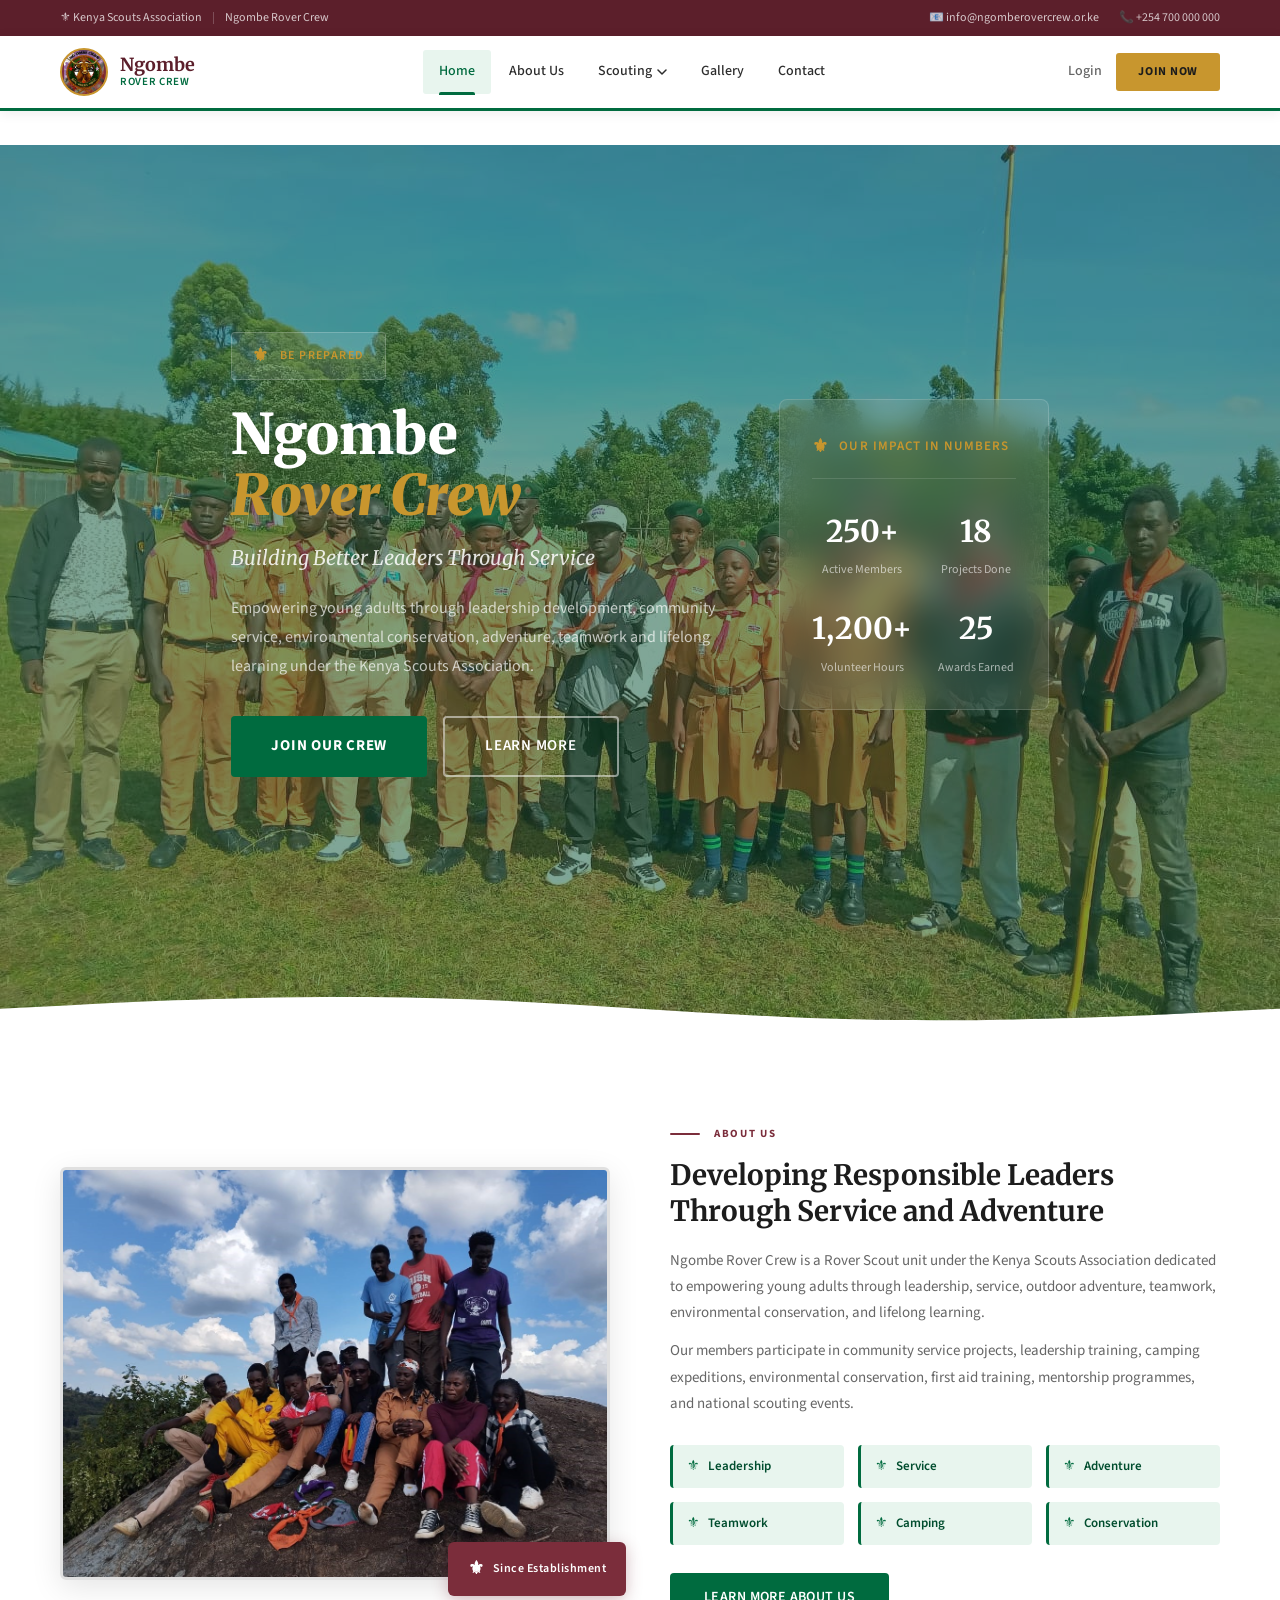
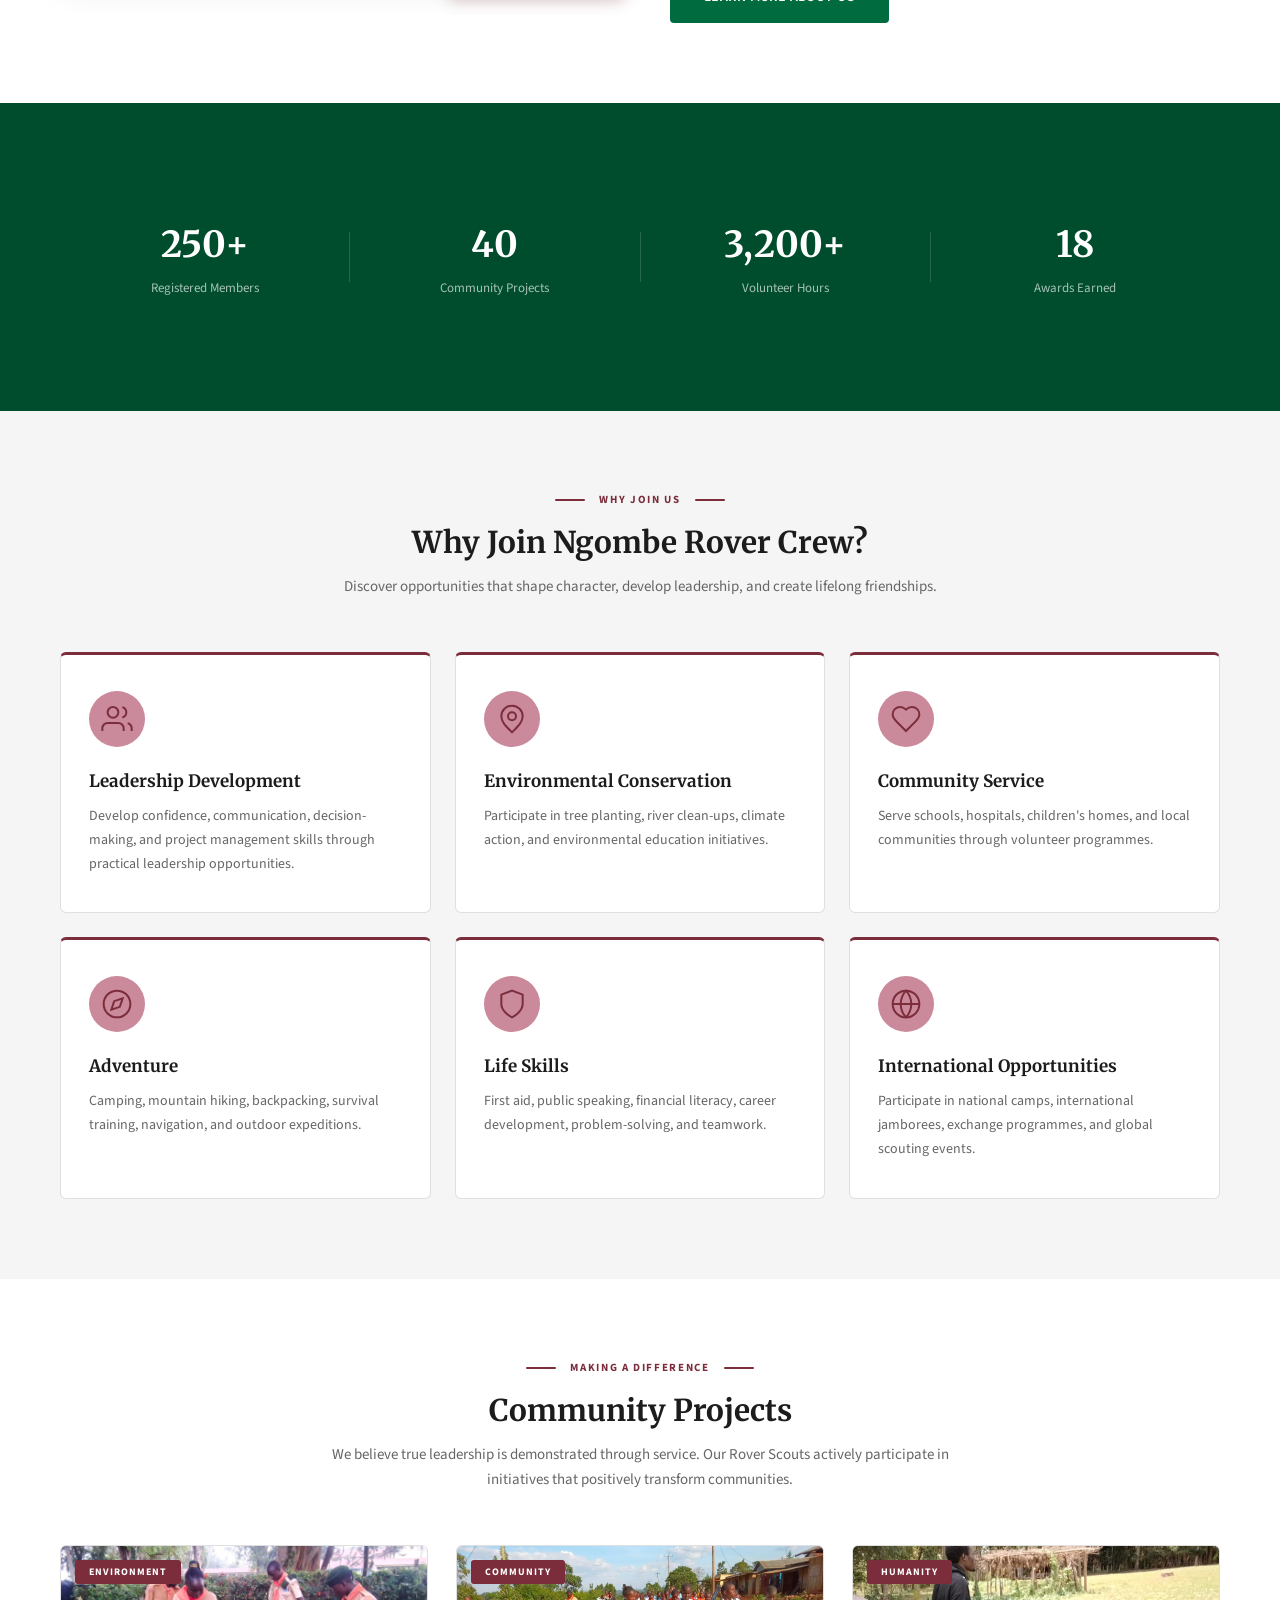
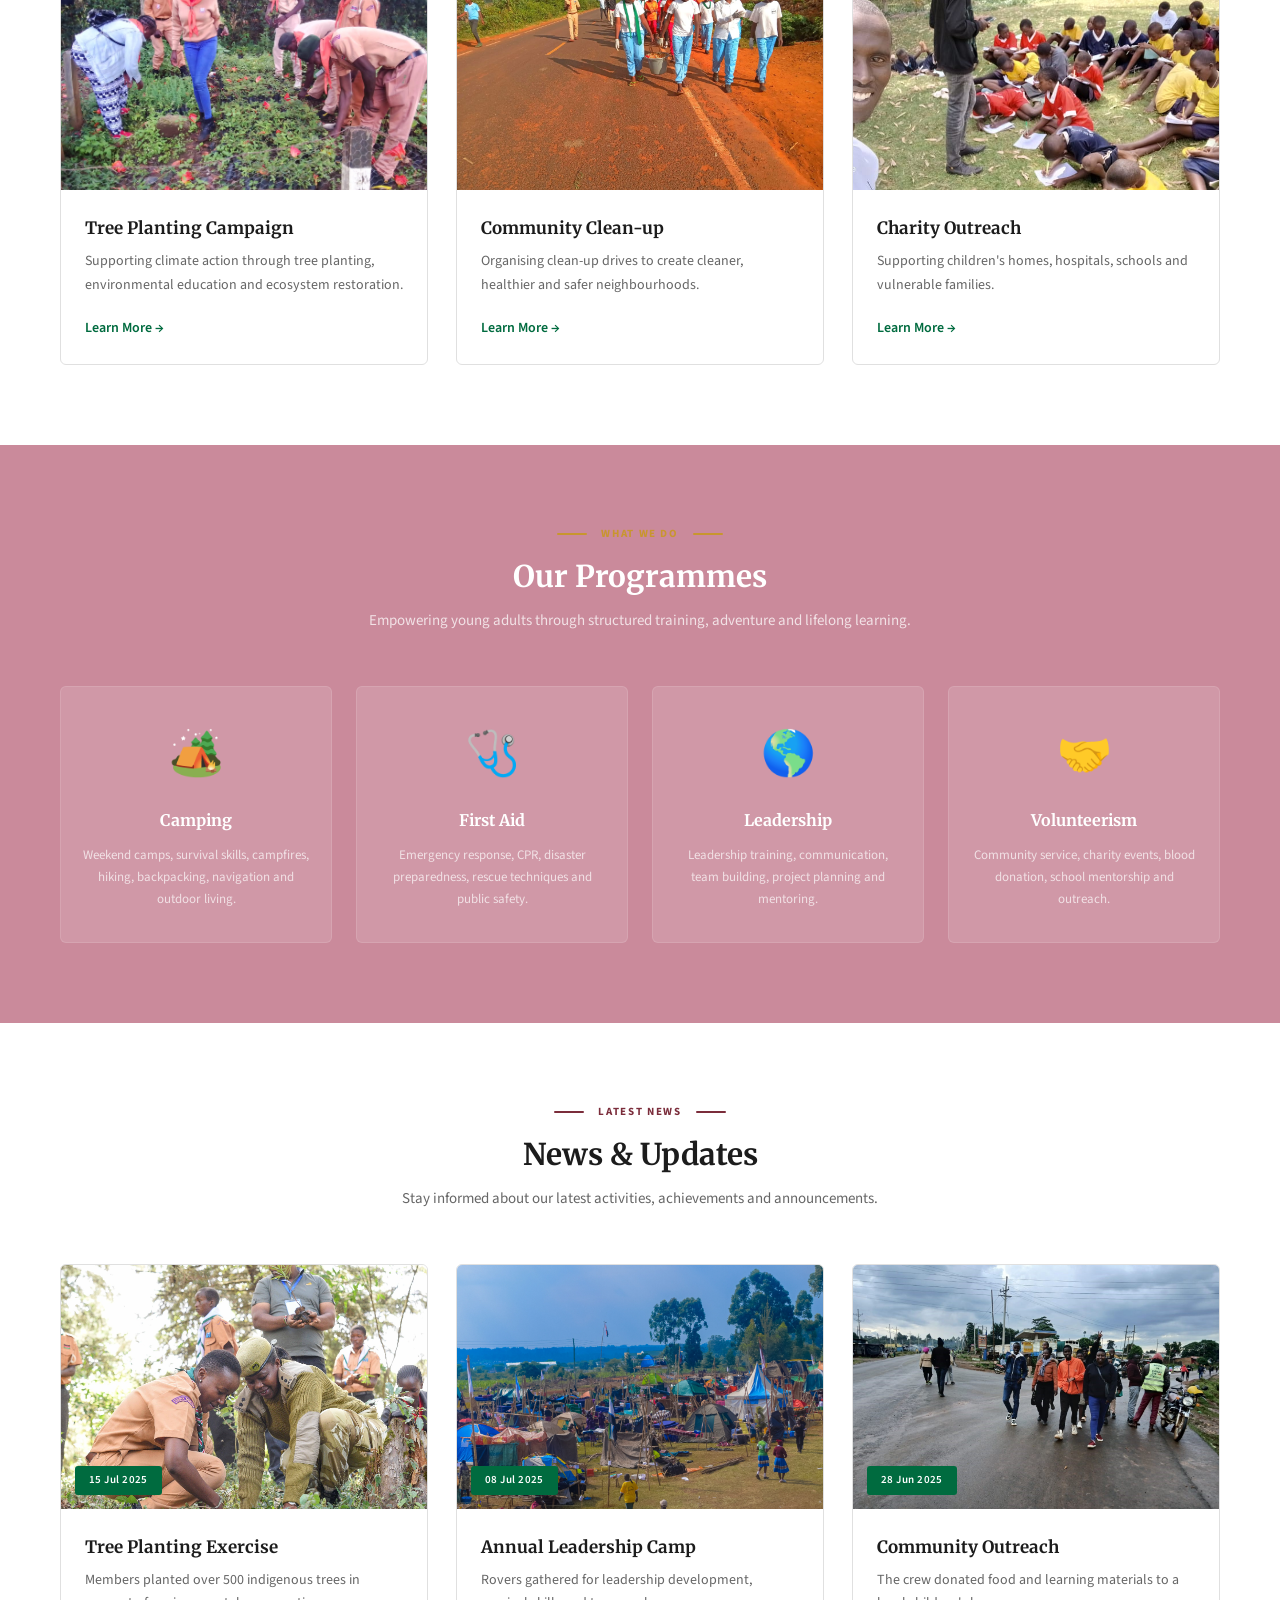
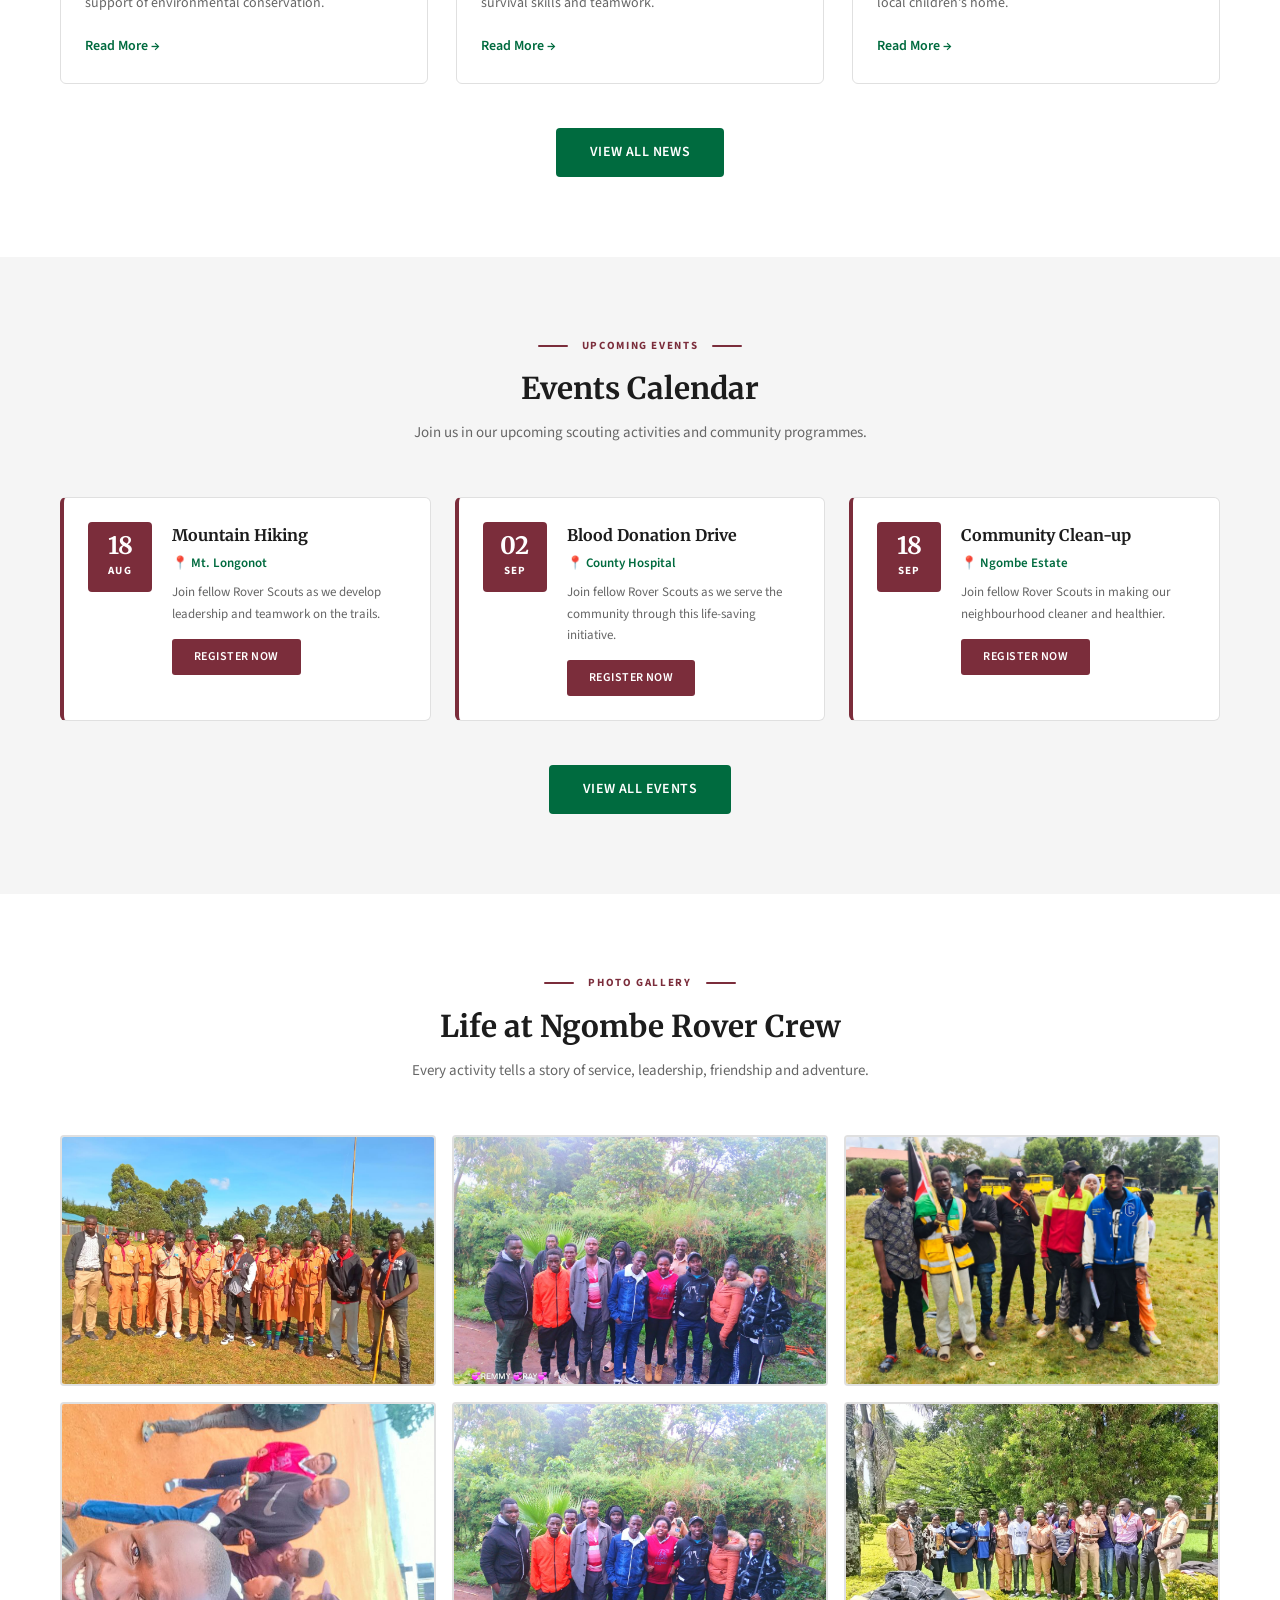
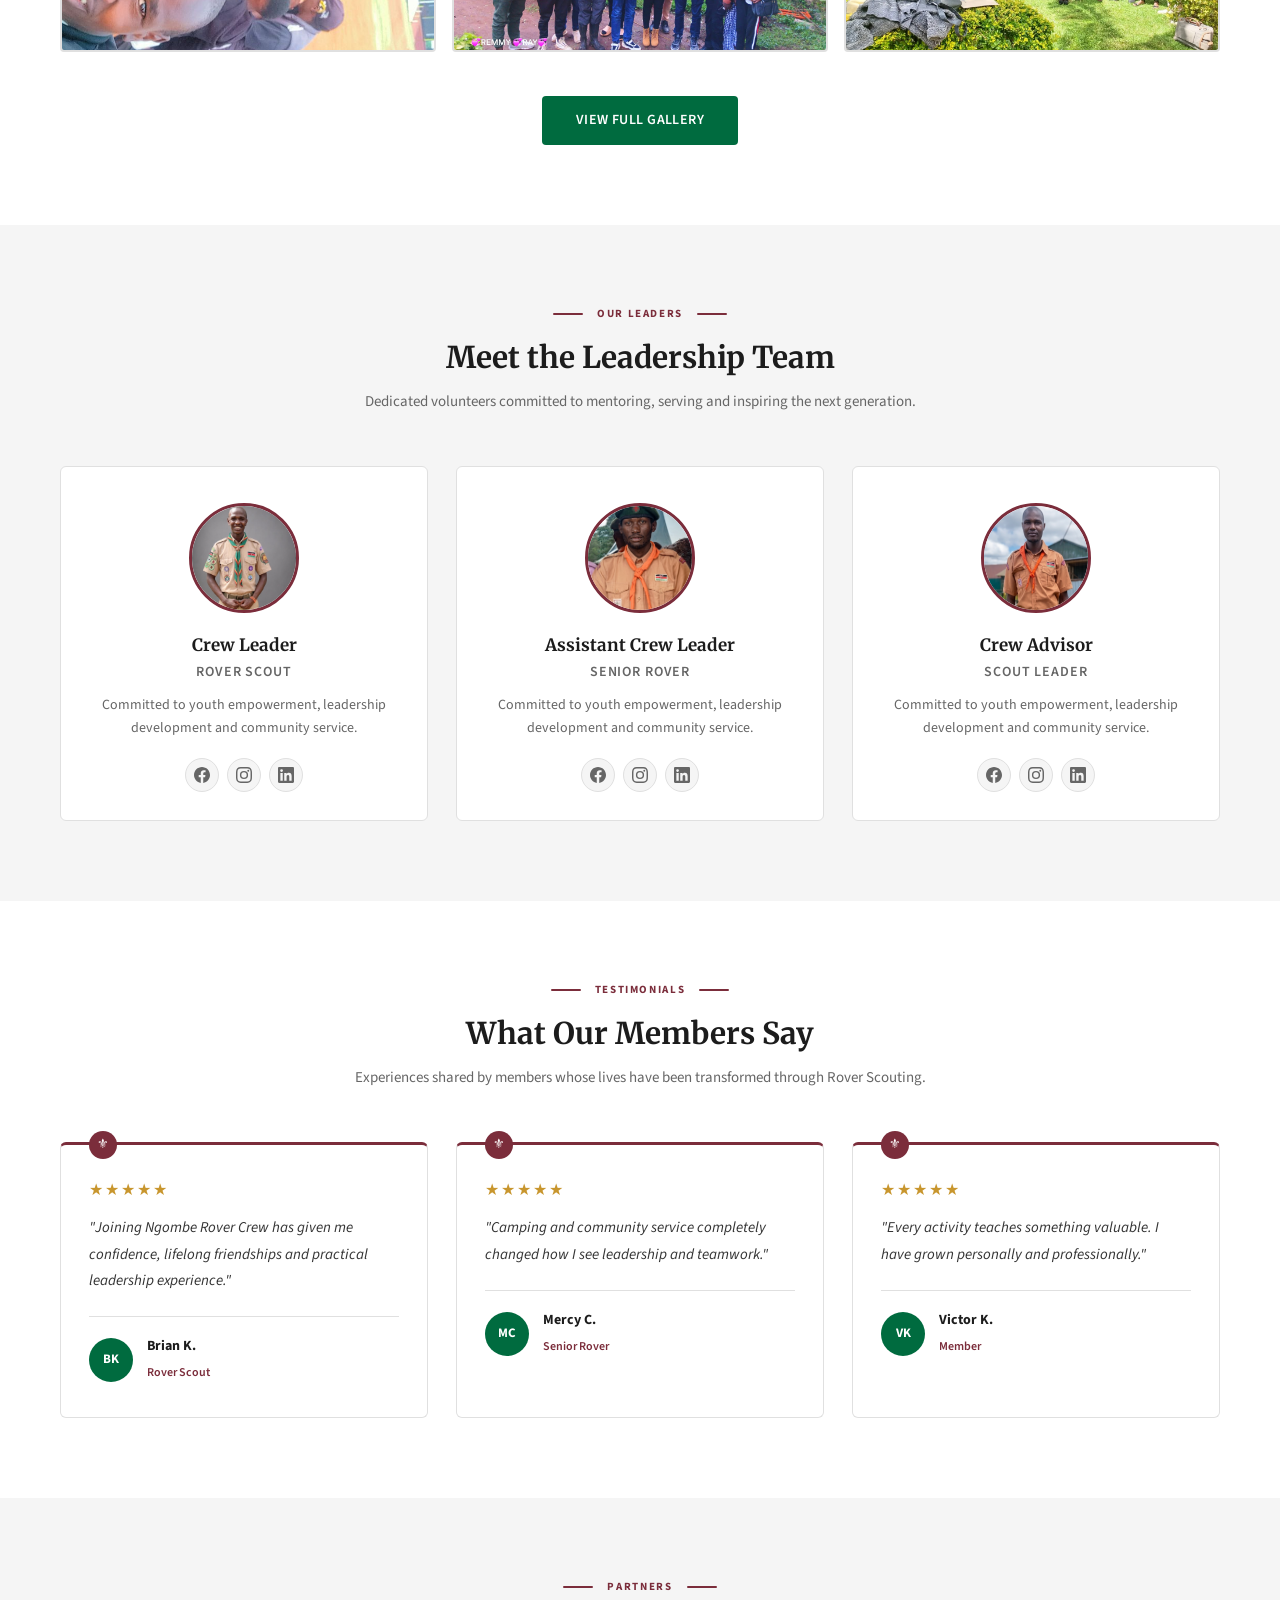
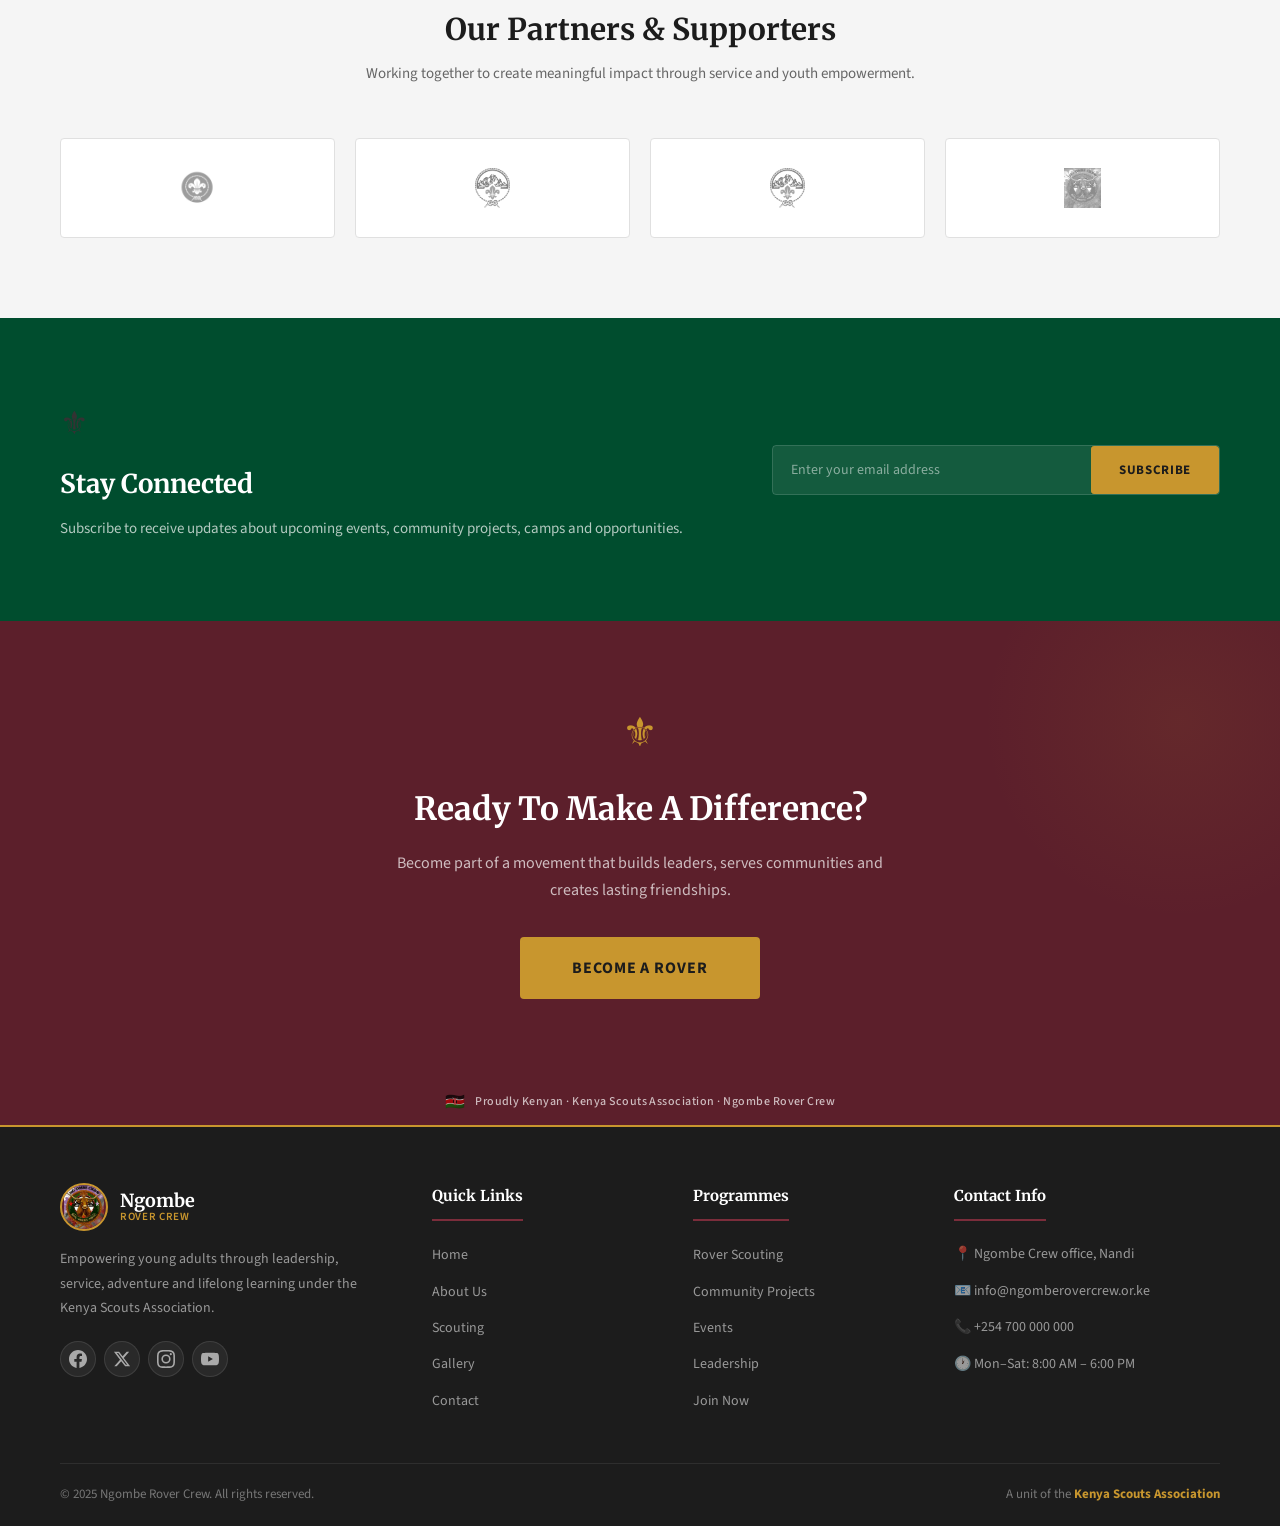
==== index.html @ fab3bfd3 "Initial commit" ====
<!DOCTYPE html>
<html lang="en">
<head>
    <meta charset="UTF-8">
    <meta name="viewport" content="width=device-width, initial-scale=1.0">
    <title>Ngombe Rover Crew — Kenya Scouts Association</title>
    <link rel="stylesheet" href="style.css">
    <link rel="preconnect" href="https://fonts.googleapis.com">
    <link href="https://fonts.googleapis.com/css2?family=Merriweather:wght@400;700;900&family=Source+Sans+3:wght@300;400;500;600;700&display=swap" rel="stylesheet">
</head>
<body>

    <!-- ============ TOP BAR ============ -->
    <div class="top-bar">
        <div class="container top-bar-inner">
            <div class="top-bar-left">
                <span>⚜ Kenya Scouts Association</span>
                <span class="top-divider">|</span>
                <span>Ngombe Rover Crew</span>
            </div>
            <div class="top-bar-right">
                <a href="mailto:info@ngomberovercrew.or.ke">📧 info@ngomberovercrew.or.ke</a>
                <a href="tel:+254700000000">📞 +254 700 000 000</a>
            </div>
        </div>
    </div>

    <!-- ============ NAVIGATION ============ -->
    <input type="checkbox" id="menuToggle" class="menu-toggle-input" aria-hidden="true">
    <nav class="navbar">
        <div class="container nav-container">
            <a class="nav-brand" href="#home">
                <div class="scout-crest">
                 <img src="image/logo.png" alt="Ngombe Rover Crew Logo">
        </div>

                <div class="logo-text">
                   <strong>Ngombe</strong>
                    <small>Rover Crew</small>
                  </div>
            </a>
            <label for="menuToggle" class="menu-toggle" aria-label="Toggle menu">
                <span></span><span></span><span></span>
            </label>
            <ul class="nav-menu">
                <li><a href="#home" class="nav-link active">Home</a></li>
                <li><a href="#about" class="nav-link">About Us</a></li>
                <li class="dropdown">
                    <a href="#scouting" class="nav-link dropdown-toggle">
                        Scouting
                        <svg width="10" height="6" viewBox="0 0 10 6" fill="none"><path d="M1 1L5 5L9 1" stroke="currentColor" stroke-width="1.5" stroke-linecap="round" stroke-linejoin="round"/></svg>
                    </a>
                    <ul class="dropdown-menu">
                        <li><a href="#scouting">Rover Scouting</a></li>
                        <li><a href="#projects">Community Projects</a></li>
                        <li><a href="#events">Events</a></li>
                        <li><a href="#leaders">Leadership</a></li>
                    </ul>
                </li>
                <li><a href="#gallery" class="nav-link">Gallery</a></li>
                <li><a href="#contact" class="nav-link">Contact</a></li>
            </ul>
            <div class="nav-actions">
                <a href="#login" class="nav-link-text">Login</a>
                <a href="#join" class="btn-join-nav">Join Now</a>
            </div>
        </div>
    </nav>

    <!-- ============ HERO ============ -->
    <section class="hero" id="home">
        <div class="hero-bg"></div>
        <div class="hero-overlay"></div>
        <div class="container hero-container">
            <div class="hero-content">
                <div class="hero-crest-badge">
                    <span>⚜</span>
                    <span>Be Prepared</span>
                </div>
                <h1 class="hero-title">
                    Ngombe<br>
                    <span class="hero-title-accent">Rover Crew</span>
                </h1>
                <p class="hero-subtitle">Building Better Leaders Through Service</p>
                <p class="hero-description">
                    Empowering young adults through leadership development, community service,
                    environmental conservation, adventure, teamwork and lifelong learning
                    under the Kenya Scouts Association.
                </p>
                <div class="hero-buttons">
                    <a href="#join" class="btn-hero-primary">Join Our Crew</a>
                    <a href="#about" class="btn-hero-secondary">Learn More</a>
                </div>
            </div>
            <div class="hero-impact-card">
                <div class="impact-card-header">
                    <span class="impact-crest">⚜</span>
                    <span>Our Impact in Numbers</span>
                </div>
                <div class="impact-grid">
                    <div class="impact-item">
                        <span class="impact-number">250+</span>
                        <span class="impact-label">Active Members</span>
                    </div>
                    <div class="impact-item">
                        <span class="impact-number">18</span>
                        <span class="impact-label">Projects Done</span>
                    </div>
                    <div class="impact-item">
                        <span class="impact-number">1,200+</span>
                        <span class="impact-label">Volunteer Hours</span>
                    </div>
                    <div class="impact-item">
                        <span class="impact-number">25</span>
                        <span class="impact-label">Awards Earned</span>
                    </div>
                </div>
            </div>
        </div>
        <div class="hero-wave">
            <svg xmlns="http://www.w3.org/2000/svg" viewBox="0 0 1440 120" preserveAspectRatio="none">
                <path fill="#ffffff" d="M0,64L80,58.7C160,53,320,43,480,48C640,53,800,75,960,80C1120,85,1280,75,1360,69.3L1440,64L1440,120L1360,120C1280,120,1120,120,960,120C800,120,640,120,480,120C320,120,160,120,80,120L0,120Z"/>
            </svg>
        </div>
    </section>

    <!-- ============ ABOUT ============ -->
    <section class="section bg-white" id="about">
        <div class="container">
            <div class="about-grid">
                <div class="about-image-wrap">
                    <img src="image/hero.jpg" alt="Ngombe Rover Crew Activities" class="about-image">
                    <div class="about-image-badge">
                        <span class="badge-crest">⚜</span>
                        <span>Since Establishment</span>
                    </div>
                </div>
                <div class="about-content">
                    <div class="section-label">
                        <span class="label-line"></span>
                        <span>ABOUT US</span>
                    </div>
                    <h2>Developing Responsible Leaders Through Service and Adventure</h2>
                    <p class="text-muted">
                        Ngombe Rover Crew is a Rover Scout unit under the Kenya Scouts Association
                        dedicated to empowering young adults through leadership, service, outdoor
                        adventure, teamwork, environmental conservation, and lifelong learning.
                    </p>
                    <p class="text-muted">
                        Our members participate in community service projects, leadership training,
                        camping expeditions, environmental conservation, first aid training,
                        mentorship programmes, and national scouting events.
                    </p>
                    <div class="about-values">
                        <div class="value-item">
                            <div class="value-icon">⚜</div>
                            <span>Leadership</span>
                        </div>
                        <div class="value-item">
                            <div class="value-icon">⚜</div>
                            <span>Service</span>
                        </div>
                        <div class="value-item">
                            <div class="value-icon">⚜</div>
                            <span>Adventure</span>
                        </div>
                        <div class="value-item">
                            <div class="value-icon">⚜</div>
                            <span>Teamwork</span>
                        </div>
                        <div class="value-item">
                            <div class="value-icon">⚜</div>
                            <span>Camping</span>
                        </div>
                        <div class="value-item">
                            <div class="value-icon">⚜</div>
                            <span>Conservation</span>
                        </div>
                    </div>
                    <a href="#about" class="btn-primary">Learn More About Us</a>
                </div>
            </div>
        </div>
    </section>

    <!-- ============ STATISTICS ============ -->
    <section class="section bg-dark-green">
        <div class="container">
            <div class="stats-banner">
                <div class="stats-banner-item">
                    <span class="stats-banner-number">250+</span>
                    <span class="stats-banner-label">Registered Members</span>
                </div>
                <div class="stats-banner-divider"></div>
                <div class="stats-banner-item">
                    <span class="stats-banner-number">40</span>
                    <span class="stats-banner-label">Community Projects</span>
                </div>
                <div class="stats-banner-divider"></div>
                <div class="stats-banner-item">
                    <span class="stats-banner-number">3,200+</span>
                    <span class="stats-banner-label">Volunteer Hours</span>
                </div>
                <div class="stats-banner-divider"></div>
                <div class="stats-banner-item">
                    <span class="stats-banner-number">18</span>
                    <span class="stats-banner-label">Awards Earned</span>
                </div>
            </div>
        </div>
    </section>

    <!-- ============ WHY JOIN US ============ -->
    <section class="section bg-light" id="scouting">
        <div class="container">
            <div class="section-heading">
                <div class="section-label center">
                    <span class="label-line"></span>
                    <span>WHY JOIN US</span>
                    <span class="label-line"></span>
                </div>
                <h2>Why Join Ngombe Rover Crew?</h2>
                <p>Discover opportunities that shape character, develop leadership, and create lifelong friendships.</p>
            </div>
            <div class="features-grid">
                <div class="feature-card">
                    <div class="feature-card-icon">
                        <svg width="32" height="32" viewBox="0 0 24 24" fill="none" stroke="currentColor" stroke-width="1.5"><path d="M17 21v-2a4 4 0 0 0-4-4H5a4 4 0 0 0-4 4v2"/><circle cx="9" cy="7" r="4"/><path d="M23 21v-2a4 4 0 0 0-3-3.87"/><path d="M16 3.13a4 4 0 0 1 0 7.75"/></svg>
                    </div>
                    <h4>Leadership Development</h4>
                    <p>Develop confidence, communication, decision-making, and project management skills through practical leadership opportunities.</p>
                </div>
                <div class="feature-card">
                    <div class="feature-card-icon">
                        <svg width="32" height="32" viewBox="0 0 24 24" fill="none" stroke="currentColor" stroke-width="1.5"><path d="M12 22c4-4 8-7.5 8-12a8 8 0 1 0-16 0c0 4.5 4 8 8 12z"/><circle cx="12" cy="10" r="3"/></svg>
                    </div>
                    <h4>Environmental Conservation</h4>
                    <p>Participate in tree planting, river clean-ups, climate action, and environmental education initiatives.</p>
                </div>
                <div class="feature-card">
                    <div class="feature-card-icon">
                        <svg width="32" height="32" viewBox="0 0 24 24" fill="none" stroke="currentColor" stroke-width="1.5"><path d="M19 14c1.49-1.46 3-3.21 3-5.5A5.5 5.5 0 0 0 16.5 3c-1.76 0-3 .5-4.5 2-1.5-1.5-2.74-2-4.5-2A5.5 5.5 0 0 0 2 8.5c0 2.3 1.5 4.05 3 5.5l7 7Z"/></svg>
                    </div>
                    <h4>Community Service</h4>
                    <p>Serve schools, hospitals, children's homes, and local communities through volunteer programmes.</p>
                </div>
                <div class="feature-card">
                    <div class="feature-card-icon">
                        <svg width="32" height="32" viewBox="0 0 24 24" fill="none" stroke="currentColor" stroke-width="1.5"><circle cx="12" cy="12" r="10"/><polygon points="16.24 7.76 14.12 14.12 7.76 16.24 9.88 9.88 16.24 7.76"/></svg>
                    </div>
                    <h4>Adventure</h4>
                    <p>Camping, mountain hiking, backpacking, survival training, navigation, and outdoor expeditions.</p>
                </div>
                <div class="feature-card">
                    <div class="feature-card-icon">
                        <svg width="32" height="32" viewBox="0 0 24 24" fill="none" stroke="currentColor" stroke-width="1.5"><path d="M12 22s8-4 8-10V5l-8-3-8 3v7c0 6 8 10 8 10z"/></svg>
                    </div>
                    <h4>Life Skills</h4>
                    <p>First aid, public speaking, financial literacy, career development, problem-solving, and teamwork.</p>
                </div>
                <div class="feature-card">
                    <div class="feature-card-icon">
                        <svg width="32" height="32" viewBox="0 0 24 24" fill="none" stroke="currentColor" stroke-width="1.5"><circle cx="12" cy="12" r="10"/><line x1="2" y1="12" x2="22" y2="12"/><path d="M12 2a15.3 15.3 0 0 1 4 10 15.3 15.3 0 0 1-4 10 15.3 15.3 0 0 1-4-10 15.3 15.3 0 0 1 4-10z"/></svg>
                    </div>
                    <h4>International Opportunities</h4>
                    <p>Participate in national camps, international jamborees, exchange programmes, and global scouting events.</p>
                </div>
            </div>
        </div>
    </section>

    <!-- ============ COMMUNITY PROJECTS ============ -->
    <section class="section bg-white" id="projects">
        <div class="container">
            <div class="section-heading">
                <div class="section-label center">
                    <span class="label-line"></span>
                    <span>MAKING A DIFFERENCE</span>
                    <span class="label-line"></span>
                </div>
                <h2>Community Projects</h2>
                <p>We believe true leadership is demonstrated through service. Our Rover Scouts actively participate in initiatives that positively transform communities.</p>
            </div>
            <div class="projects-grid">
                <div class="project-card">
                    <div class="project-image-wrap">
                        <img src="image/tree-planting.jpg" alt="Tree Planting Campaign">
                        <span class="project-image-tag">Environment</span>
                    </div>
                    <div class="project-body">
                        <h4>Tree Planting Campaign</h4>
                        <p>Supporting climate action through tree planting, environmental education and ecosystem restoration.</p>
                        <a href="#" class="project-link">Learn More →</a>
                    </div>
                </div>
                <div class="project-card">
                    <div class="project-image-wrap">
                        <img src="image/cleaning.jpg" alt="Community Clean-up">
                        <span class="project-image-tag">Community</span>
                    </div>
                    <div class="project-body">
                        <h4>Community Clean-up</h4>
                        <p>Organising clean-up drives to create cleaner, healthier and safer neighbourhoods.</p>
                        <a href="#" class="project-link">Learn More →</a>
                    </div>
                </div>
                <div class="project-card">
                    <div class="project-image-wrap">
                        <img src="image/donation.jpg" alt="Charity Outreach">
                        <span class="project-image-tag">Humanity</span>
                    </div>
                    <div class="project-body">
                        <h4>Charity Outreach</h4>
                        <p>Supporting children's homes, hospitals, schools and vulnerable families.</p>
                        <a href="#" class="project-link">Learn More →</a>
                    </div>
                </div>
            </div>
        </div>
    </section>

    <!-- ============ PROGRAMMES ============ -->
    <section class="section bg-maroon-light">
        <div class="container">
            <div class="section-heading light">
                <div class="section-label center light-label">
                    <span class="label-line"></span>
                    <span>WHAT WE DO</span>
                    <span class="label-line"></span>
                </div>
                <h2>Our Programmes</h2>
                <p>Empowering young adults through structured training, adventure and lifelong learning.</p>
            </div>
            <div class="programmes-grid">
                <div class="programme-card">
                    <div class="programme-emoji">🏕️</div>
                    <h4>Camping</h4>
                    <p>Weekend camps, survival skills, campfires, hiking, backpacking, navigation and outdoor living.</p>
                </div>
                <div class="programme-card">
                    <div class="programme-emoji">🩺</div>
                    <h4>First Aid</h4>
                    <p>Emergency response, CPR, disaster preparedness, rescue techniques and public safety.</p>
                </div>
                <div class="programme-card">
                    <div class="programme-emoji">🌎</div>
                    <h4>Leadership</h4>
                    <p>Leadership training, communication, team building, project planning and mentoring.</p>
                </div>
                <div class="programme-card">
                    <div class="programme-emoji">🤝</div>
                    <h4>Volunteerism</h4>
                    <p>Community service, charity events, blood donation, school mentorship and outreach.</p>
                </div>
            </div>
        </div>
    </section>

    <!-- ============ NEWS ============ -->
    <section class="section bg-white">
        <div class="container">
            <div class="section-heading">
                <div class="section-label center">
                    <span class="label-line"></span>
                    <span>LATEST NEWS</span>
                    <span class="label-line"></span>
                </div>
                <h2>News & Updates</h2>
                <p>Stay informed about our latest activities, achievements and announcements.</p>
            </div>
            <div class="news-grid">
                <div class="news-card">
                    <div class="news-image-wrap">
                        <img src="image/planting.png" alt="Tree Planting Exercise">
                        <span class="news-date-badge">15 Jul 2025</span>
                    </div>
                    <div class="news-body">
                        <h4>Tree Planting Exercise</h4>
                        <p>Members planted over 500 indigenous trees in support of environmental conservation.</p>
                        <a href="#" class="project-link">Read More →</a>
                    </div>
                </div>
                <div class="news-card">
                    <div class="news-image-wrap">
                        <img src="image/outside.jpg" alt="Annual Leadership Camp">
                        <span class="news-date-badge">08 Jul 2025</span>
                    </div>
                    <div class="news-body">
                        <h4>Annual Leadership Camp</h4>
                        <p>Rovers gathered for leadership development, survival skills and teamwork.</p>
                        <a href="#" class="project-link">Read More →</a>
                    </div>
                </div>
                <div class="news-card">
                    <div class="news-image-wrap">
                        <img src="image/crew.jpg" alt="Community Outreach">
                        <span class="news-date-badge">28 Jun 2025</span>
                    </div>
                    <div class="news-body">
                        <h4>Community Outreach</h4>
                        <p>The crew donated food and learning materials to a local children's home.</p>
                        <a href="#" class="project-link">Read More →</a>
                    </div>
                </div>
            </div>
            <div class="section-cta">
                <a href="#" class="btn-primary">View All News</a>
            </div>
        </div>
    </section>

    <!-- ============ EVENTS ============ -->
    <section class="section bg-light" id="events">
        <div class="container">
            <div class="section-heading">
                <div class="section-label center">
                    <span class="label-line"></span>
                    <span>UPCOMING EVENTS</span>
                    <span class="label-line"></span>
                </div>
                <h2>Events Calendar</h2>
                <p>Join us in our upcoming scouting activities and community programmes.</p>
            </div>
            <div class="events-grid">
                <div class="event-card">
                    <div class="event-date-box">
                        <span class="event-day">18</span>
                        <span class="event-month">AUG</span>
                    </div>
                    <div class="event-info">
                        <h4>Mountain Hiking</h4>
                        <p class="event-location">📍 Mt. Longonot</p>
                        <p>Join fellow Rover Scouts as we develop leadership and teamwork on the trails.</p>
                        <a href="#" class="btn-event">Register Now</a>
                    </div>
                </div>
                <div class="event-card">
                    <div class="event-date-box">
                        <span class="event-day">02</span>
                        <span class="event-month">SEP</span>
                    </div>
                    <div class="event-info">
                        <h4>Blood Donation Drive</h4>
                        <p class="event-location">📍 County Hospital</p>
                        <p>Join fellow Rover Scouts as we serve the community through this life-saving initiative.</p>
                        <a href="#" class="btn-event">Register Now</a>
                    </div>
                </div>
                <div class="event-card">
                    <div class="event-date-box">
                        <span class="event-day">18</span>
                        <span class="event-month">SEP</span>
                    </div>
                    <div class="event-info">
                        <h4>Community Clean-up</h4>
                        <p class="event-location">📍 Ngombe Estate</p>
                        <p>Join fellow Rover Scouts in making our neighbourhood cleaner and healthier.</p>
                        <a href="#" class="btn-event">Register Now</a>
                    </div>
                </div>
            </div>
            <div class="section-cta">
                <a href="#" class="btn-primary">View All Events</a>
            </div>
        </div>
    </section>

    <!-- ============ GALLERY ============ -->
    <section class="section bg-white" id="gallery">
        <div class="container">
            <div class="section-heading">
                <div class="section-label center">
                    <span class="label-line"></span>
                    <span>PHOTO GALLERY</span>
                    <span class="label-line"></span>
                </div>
                <h2>Life at Ngombe Rover Crew</h2>
                <p>Every activity tells a story of service, leadership, friendship and adventure.</p>
            </div>
            <div class="gallery-grid">
                <div class="gallery-card">
                    <img src="image/crew2.jpg" alt="Gallery 1">
                    <div class="gallery-overlay"><span>⚜ View</span></div>
                </div>
                <div class="gallery-card">
                    <img src="image/crew3.jpg" alt="Gallery 2">
                    <div class="gallery-overlay"><span>⚜ View</span></div>
                </div>
                <div class="gallery-card">
                    <img src="image/crew4.jpg" alt="Gallery 3">
                    <div class="gallery-overlay"><span>⚜ View</span></div>
                </div>
                <div class="gallery-card">
                    <img src="image/crew5.jpg" alt="Gallery 4">
                    <div class="gallery-overlay"><span>⚜ View</span></div>
                </div>
                <div class="gallery-card">
                    <img src="image/crew6.jpg" alt="Gallery 5">
                    <div class="gallery-overlay"><span>⚜ View</span></div>
                </div>
                <div class="gallery-card">
                    <img src="image/crew7.jpg" alt="Gallery 6">
                    <div class="gallery-overlay"><span>⚜ View</span></div>
                </div>
            </div>
            <div class="section-cta">
                <a href="https://flamemediake82.pixieset.com/northriftscouts/" target="_blank" class="btn-primary">View Full Gallery</a>
            </div>
        </div>
    </section>

    <!-- ============ LEADERSHIP ============ -->
    <section class="section bg-light" id="leaders">
        <div class="container">
            <div class="section-heading">
                <div class="section-label center">
                    <span class="label-line"></span>
                    <span>OUR LEADERS</span>
                    <span class="label-line"></span>
                </div>
                <h2>Meet the Leadership Team</h2>
                <p>Dedicated volunteers committed to mentoring, serving and inspiring the next generation.</p>
            </div>
            <div class="leaders-grid">
                <div class="leader-card">
                    <div class="leader-image-wrap">
                        <img src="image/leader.png" alt="Crew Leader">
                    </div>
                    <h4>Crew Leader</h4>
                    <p class="leader-role">Rover Scout</p>
                    <p>Committed to youth empowerment, leadership development and community service.</p>
                    <div class="leader-social">
                        <a href="#" aria-label="Facebook"><svg width="16" height="16" viewBox="0 0 24 24" fill="currentColor"><path d="M24 12.073c0-6.627-5.373-12-12-12s-12 5.373-12 12c0 5.99 4.388 10.954 10.125 11.854v-8.385H7.078v-3.47h3.047V9.43c0-3.007 1.792-4.669 4.533-4.669 1.312 0 2.686.235 2.686.235v2.953H15.83c-1.491 0-1.956.925-1.956 1.874v2.25h3.328l-.532 3.47h-2.796v8.385C19.612 23.027 24 18.062 24 12.073z"/></svg></a>
                        <a href="#" aria-label="Instagram"><svg width="16" height="16" viewBox="0 0 24 24" fill="currentColor"><path d="M12 2.163c3.204 0 3.584.012 4.85.07 3.252.148 4.771 1.691 4.919 4.919.058 1.265.069 1.645.069 4.849 0 3.205-.012 3.584-.069 4.849-.149 3.225-1.664 4.771-4.919 4.919-1.266.058-1.644.07-4.85.07-3.204 0-3.584-.012-4.849-.07-3.26-.149-4.771-1.699-4.919-4.92-.058-1.265-.07-1.644-.07-4.849 0-3.204.013-3.583.07-4.849.149-3.227 1.664-4.771 4.919-4.919 1.266-.057 1.645-.069 4.849-.069zM12 0C8.741 0 8.333.014 7.053.072 2.695.272.273 2.69.073 7.052.014 8.333 0 8.741 0 12c0 3.259.014 3.668.072 4.948.2 4.358 2.618 6.78 6.98 6.98C8.333 23.986 8.741 24 12 24c3.259 0 3.668-.014 4.948-.072 4.354-.2 6.782-2.618 6.979-6.98.059-1.28.073-1.689.073-4.948 0-3.259-.014-3.667-.072-4.947-.196-4.354-2.617-6.78-6.979-6.98C15.668.014 15.259 0 12 0zm0 5.838a6.162 6.162 0 100 12.324 6.162 6.162 0 000-12.324zM12 16a4 4 0 110-8 4 4 0 010 8zm6.406-11.845a1.44 1.44 0 100 2.881 1.44 1.44 0 000-2.881z"/></svg></a>
                        <a href="#" aria-label="LinkedIn"><svg width="16" height="16" viewBox="0 0 24 24" fill="currentColor"><path d="M20.447 20.452h-3.554v-5.569c0-1.328-.027-3.037-1.852-3.037-1.853 0-2.136 1.445-2.136 2.939v5.667H9.351V9h3.414v1.561h.046c.477-.9 1.637-1.85 3.37-1.85 3.601 0 4.267 2.37 4.267 5.455v6.286zM5.337 7.433a2.062 2.062 0 01-2.063-2.065 2.064 2.064 0 112.063 2.065zm1.782 13.019H3.555V9h3.564v11.452zM22.225 0H1.771C.792 0 0 .774 0 1.729v20.542C0 23.227.792 24 1.771 24h20.451C23.2 24 24 23.227 24 22.271V1.729C24 .774 23.2 0 22.222 0h.003z"/></svg></a>
                    </div>
                </div>
                <div class="leader-card">
                    <div class="leader-image-wrap">
                        <img src="image/asssistant.png" alt="Assistant Crew Leader">
                    </div>
                    <h4>Assistant Crew Leader</h4>
                    <p class="leader-role">Senior Rover</p>
                    <p>Committed to youth empowerment, leadership development and community service.</p>
                    <div class="leader-social">
                        <a href="#" aria-label="Facebook"><svg width="16" height="16" viewBox="0 0 24 24" fill="currentColor"><path d="M24 12.073c0-6.627-5.373-12-12-12s-12 5.373-12 12c0 5.99 4.388 10.954 10.125 11.854v-8.385H7.078v-3.47h3.047V9.43c0-3.007 1.792-4.669 4.533-4.669 1.312 0 2.686.235 2.686.235v2.953H15.83c-1.491 0-1.956.925-1.956 1.874v2.25h3.328l-.532 3.47h-2.796v8.385C19.612 23.027 24 18.062 24 12.073z"/></svg></a>
                        <a href="#" aria-label="Instagram"><svg width="16" height="16" viewBox="0 0 24 24" fill="currentColor"><path d="M12 2.163c3.204 0 3.584.012 4.85.07 3.252.148 4.771 1.691 4.919 4.919.058 1.265.069 1.645.069 4.849 0 3.205-.012 3.584-.069 4.849-.149 3.225-1.664 4.771-4.919 4.919-1.266.058-1.644.07-4.85.07-3.204 0-3.584-.012-4.849-.07-3.26-.149-4.771-1.699-4.919-4.92-.058-1.265-.07-1.644-.07-4.849 0-3.204.013-3.583.07-4.849.149-3.227 1.664-4.771 4.919-4.919 1.266-.057 1.645-.069 4.849-.069zM12 0C8.741 0 8.333.014 7.053.072 2.695.272.273 2.69.073 7.052.014 8.333 0 8.741 0 12c0 3.259.014 3.668.072 4.948.2 4.358 2.618 6.78 6.98 6.98C8.333 23.986 8.741 24 12 24c3.259 0 3.668-.014 4.948-.072 4.354-.2 6.782-2.618 6.979-6.98.059-1.28.073-1.689.073-4.948 0-3.259-.014-3.667-.072-4.947-.196-4.354-2.617-6.78-6.979-6.98C15.668.014 15.259 0 12 0zm0 5.838a6.162 6.162 0 100 12.324 6.162 6.162 0 000-12.324zM12 16a4 4 0 110-8 4 4 0 010 8zm6.406-11.845a1.44 1.44 0 100 2.881 1.44 1.44 0 000-2.881z"/></svg></a>
                        <a href="#" aria-label="LinkedIn"><svg width="16" height="16" viewBox="0 0 24 24" fill="currentColor"><path d="M20.447 20.452h-3.554v-5.569c0-1.328-.027-3.037-1.852-3.037-1.853 0-2.136 1.445-2.136 2.939v5.667H9.351V9h3.414v1.561h.046c.477-.9 1.637-1.85 3.37-1.85 3.601 0 4.267 2.37 4.267 5.455v6.286zM5.337 7.433a2.062 2.062 0 01-2.063-2.065 2.064 2.064 0 112.063 2.065zm1.782 13.019H3.555V9h3.564v11.452zM22.225 0H1.771C.792 0 0 .774 0 1.729v20.542C0 23.227.792 24 1.771 24h20.451C23.2 24 24 23.227 24 22.271V1.729C24 .774 23.2 0 22.222 0h.003z"/></svg></a>
                    </div>
                </div>
                <div class="leader-card">
                    <div class="leader-image-wrap">
                        <img src="image/advisor.png" alt="Crew Advisor">
                    </div>
                    <h4>Crew Advisor</h4>
                    <p class="leader-role">Scout Leader</p>
                    <p>Committed to youth empowerment, leadership development and community service.</p>
                    <div class="leader-social">
                        <a href="#" aria-label="Facebook"><svg width="16" height="16" viewBox="0 0 24 24" fill="currentColor"><path d="M24 12.073c0-6.627-5.373-12-12-12s-12 5.373-12 12c0 5.99 4.388 10.954 10.125 11.854v-8.385H7.078v-3.47h3.047V9.43c0-3.007 1.792-4.669 4.533-4.669 1.312 0 2.686.235 2.686.235v2.953H15.83c-1.491 0-1.956.925-1.956 1.874v2.25h3.328l-.532 3.47h-2.796v8.385C19.612 23.027 24 18.062 24 12.073z"/></svg></a>
                        <a href="#" aria-label="Instagram"><svg width="16" height="16" viewBox="0 0 24 24" fill="currentColor"><path d="M12 2.163c3.204 0 3.584.012 4.85.07 3.252.148 4.771 1.691 4.919 4.919.058 1.265.069 1.645.069 4.849 0 3.205-.012 3.584-.069 4.849-.149 3.225-1.664 4.771-4.919 4.919-1.266.058-1.644.07-4.85.07-3.204 0-3.584-.012-4.849-.07-3.26-.149-4.771-1.699-4.919-4.92-.058-1.265-.07-1.644-.07-4.849 0-3.204.013-3.583.07-4.849.149-3.227 1.664-4.771 4.919-4.919 1.266-.057 1.645-.069 4.849-.069zM12 0C8.741 0 8.333.014 7.053.072 2.695.272.273 2.69.073 7.052.014 8.333 0 8.741 0 12c0 3.259.014 3.668.072 4.948.2 4.358 2.618 6.78 6.98 6.98C8.333 23.986 8.741 24 12 24c3.259 0 3.668-.014 4.948-.072 4.354-.2 6.782-2.618 6.979-6.98.059-1.28.073-1.689.073-4.948 0-3.259-.014-3.667-.072-4.947-.196-4.354-2.617-6.78-6.979-6.98C15.668.014 15.259 0 12 0zm0 5.838a6.162 6.162 0 100 12.324 6.162 6.162 0 000-12.324zM12 16a4 4 0 110-8 4 4 0 010 8zm6.406-11.845a1.44 1.44 0 100 2.881 1.44 1.44 0 000-2.881z"/></svg></a>
                        <a href="#" aria-label="LinkedIn"><svg width="16" height="16" viewBox="0 0 24 24" fill="currentColor"><path d="M20.447 20.452h-3.554v-5.569c0-1.328-.027-3.037-1.852-3.037-1.853 0-2.136 1.445-2.136 2.939v5.667H9.351V9h3.414v1.561h.046c.477-.9 1.637-1.85 3.37-1.85 3.601 0 4.267 2.37 4.267 5.455v6.286zM5.337 7.433a2.062 2.062 0 01-2.063-2.065 2.064 2.064 0 112.063 2.065zm1.782 13.019H3.555V9h3.564v11.452zM22.225 0H1.771C.792 0 0 .774 0 1.729v20.542C0 23.227.792 24 1.771 24h20.451C23.2 24 24 23.227 24 22.271V1.729C24 .774 23.2 0 22.222 0h.003z"/></svg></a>
                    </div>
                </div>
            </div>
        </div>
    </section>

    <!-- ============ TESTIMONIALS ============ -->
    <section class="section bg-white">
        <div class="container">
            <div class="section-heading">
                <div class="section-label center">
                    <span class="label-line"></span>
                    <span>TESTIMONIALS</span>
                    <span class="label-line"></span>
                </div>
                <h2>What Our Members Say</h2>
                <p>Experiences shared by members whose lives have been transformed through Rover Scouting.</p>
            </div>
            <div class="testimonials-grid">
                <div class="testimonial-card">
                    <div class="testimonial-crest">⚜</div>
                    <div class="testimonial-stars">★★★★★</div>
                    <p>"Joining Ngombe Rover Crew has given me confidence, lifelong friendships and practical leadership experience."</p>
                    <div class="testimonial-author">
                        <div class="testimonial-avatar">BK</div>
                        <div>
                            <strong>Brian K.</strong>
                            <span>Rover Scout</span>
                        </div>
                    </div>
                </div>
                <div class="testimonial-card">
                    <div class="testimonial-crest">⚜</div>
                    <div class="testimonial-stars">★★★★★</div>
                    <p>"Camping and community service completely changed how I see leadership and teamwork."</p>
                    <div class="testimonial-author">
                        <div class="testimonial-avatar">MC</div>
                        <div>
                            <strong>Mercy C.</strong>
                            <span>Senior Rover</span>
                        </div>
                    </div>
                </div>
                <div class="testimonial-card">
                    <div class="testimonial-crest">⚜</div>
                    <div class="testimonial-stars">★★★★★</div>
                    <p>"Every activity teaches something valuable. I have grown personally and professionally."</p>
                    <div class="testimonial-author">
                        <div class="testimonial-avatar">VK</div>
                        <div>
                            <strong>Victor K.</strong>
                            <span>Member</span>
                        </div>
                    </div>
                </div>
            </div>
        </div>
    </section>

    <!-- ============ PARTNERS ============ -->
    <section class="section bg-light">
        <div class="container">
            <div class="section-heading">
                <div class="section-label center">
                    <span class="label-line"></span>
                    <span>PARTNERS</span>
                    <span class="label-line"></span>
                </div>
                <h2>Our Partners & Supporters</h2>
                <p>Working together to create meaningful impact through service and youth empowerment.</p>
            </div>
            <div class="partners-grid">
                <div class="partner-card"><img src="image/partner1.png" alt="Partner"></div>
                <div class="partner-card"><img src="image/partner3.png" alt="Partner"></div>
                <div class="partner-card"><img src="image/partner3.png" alt="Partner"></div>
                <div class="partner-card"><img src="image/logo.png" alt="Partner"></div>
            </div>
        </div>
    </section>

    <!-- ============ NEWSLETTER ============ -->
    <section class="section bg-dark-green" id="contact">
        <div class="container">
            <div class="newsletter-box">
                <div class="newsletter-text">
                    <div class="newsletter-crest">⚜</div>
                    <h2>Stay Connected</h2>
                    <p>Subscribe to receive updates about upcoming events, community projects, camps and opportunities.</p>
                </div>
                <form class="newsletter-form" action="#" method="post">
                    <div class="newsletter-input-group">
                        <input type="email" placeholder="Enter your email address" required>
                        <button type="submit" class="btn-newsletter">Subscribe</button>
                    </div>
                </form>
            </div>
        </div>
    </section>

    <!-- ============ CTA ============ -->
    <section class="cta-section">
        <div class="container">
            <div class="cta-box">
                <div class="cta-crest">⚜</div>
                <h2>Ready To Make A Difference?</h2>
                <p>Become part of a movement that builds leaders, serves communities and creates lasting friendships.</p>
                <a href="#join" class="btn-cta">Become A Rover</a>
            </div>
        </div>
    </section>

    <!-- ============ FOOTER ============ -->
    <footer class="footer">
        <div class="footer-top-bar">
            <div class="container footer-kenya-bar">
                <span>🇰🇪</span>
                <span>Proudly Kenyan · Kenya Scouts Association · Ngombe Rover Crew</span>
            </div>
        </div>
        <div class="container">
            <div class="footer-grid">
                <div class="footer-about">
                    <a class="nav-brand" href="#home">
                        <div class="scout-crest">
                 <img src="image/logo.png" alt="Ngombe Rover Crew Logo">
        </div>
                        <div class="logo-text">
                            <strong>Ngombe</strong>
                            <small>Rover Crew</small>
                        </div>
                    </a>
                    <p>Empowering young adults through leadership, service, adventure and lifelong learning under the Kenya Scouts Association.</p>
                    <div class="footer-socials">
                        <a href="#" aria-label="Facebook"><svg width="18" height="18" viewBox="0 0 24 24" fill="currentColor"><path d="M24 12.073c0-6.627-5.373-12-12-12s-12 5.373-12 12c0 5.99 4.388 10.954 10.125 11.854v-8.385H7.078v-3.47h3.047V9.43c0-3.007 1.792-4.669 4.533-4.669 1.312 0 2.686.235 2.686.235v2.953H15.83c-1.491 0-1.956.925-1.956 1.874v2.25h3.328l-.532 3.47h-2.796v8.385C19.612 23.027 24 18.062 24 12.073z"/></svg></a>
                        <a href="#" aria-label="Twitter"><svg width="18" height="18" viewBox="0 0 24 24" fill="currentColor"><path d="M18.244 2.25h3.308l-7.227 8.26 8.502 11.24H16.17l-5.214-6.817L4.99 21.75H1.68l7.73-8.835L1.254 2.25H8.08l4.713 6.231zm-1.161 17.52h1.833L7.084 4.126H5.117z"/></svg></a>
                        <a href="#" aria-label="Instagram"><svg width="18" height="18" viewBox="0 0 24 24" fill="currentColor"><path d="M12 2.163c3.204 0 3.584.012 4.85.07 3.252.148 4.771 1.691 4.919 4.919.058 1.265.069 1.645.069 4.849 0 3.205-.012 3.584-.069 4.849-.149 3.225-1.664 4.771-4.919 4.919-1.266.058-1.644.07-4.85.07-3.204 0-3.584-.012-4.849-.07-3.26-.149-4.771-1.699-4.919-4.92-.058-1.265-.07-1.644-.07-4.849 0-3.204.013-3.583.07-4.849.149-3.227 1.664-4.771 4.919-4.919 1.266-.057 1.645-.069 4.849-.069zM12 0C8.741 0 8.333.014 7.053.072 2.695.272.273 2.69.073 7.052.014 8.333 0 8.741 0 12c0 3.259.014 3.668.072 4.948.2 4.358 2.618 6.78 6.98 6.98C8.333 23.986 8.741 24 12 24c3.259 0 3.668-.014 4.948-.072 4.354-.2 6.782-2.618 6.979-6.98.059-1.28.073-1.689.073-4.948 0-3.259-.014-3.667-.072-4.947-.196-4.354-2.617-6.78-6.979-6.98C15.668.014 15.259 0 12 0zm0 5.838a6.162 6.162 0 100 12.324 6.162 6.162 0 000-12.324zM12 16a4 4 0 110-8 4 4 0 010 8zm6.406-11.845a1.44 1.44 0 100 2.881 1.44 1.44 0 000-2.881z"/></svg></a>
                        <a href="#" aria-label="YouTube"><svg width="18" height="18" viewBox="0 0 24 24" fill="currentColor"><path d="M23.498 6.186a3.016 3.016 0 0 0-2.122-2.136C19.505 3.545 12 3.545 12 3.545s-7.505 0-9.377.505A3.017 3.017 0 0 0 .502 6.186C0 8.07 0 12 0 12s0 3.93.502 5.814a3.016 3.016 0 0 0 2.122 2.136c1.871.505 9.376.505 9.376.505s7.505 0 9.377-.505a3.015 3.015 0 0 0 2.122-2.136C24 15.93 24 12 24 12s0-3.93-.502-5.814zM9.545 15.568V8.432L15.818 12l-6.273 3.568z"/></svg></a>
                    </div>
                </div>
                <div class="footer-col">
                    <h4>Quick Links</h4>
                    <ul>
                        <li><a href="#home">Home</a></li>
                        <li><a href="#about">About Us</a></li>
                        <li><a href="#scouting">Scouting</a></li>
                        <li><a href="#gallery">Gallery</a></li>
                        <li><a href="#contact">Contact</a></li>
                    </ul>
                </div>
                <div class="footer-col">
                    <h4>Programmes</h4>
                    <ul>
                        <li><a href="#scouting">Rover Scouting</a></li>
                        <li><a href="#projects">Community Projects</a></li>
                        <li><a href="#events">Events</a></li>
                        <li><a href="#leaders">Leadership</a></li>
                        <li><a href="#join">Join Now</a></li>
                    </ul>
                </div>
                <div class="footer-col">
                    <h4>Contact Info</h4>
                    <ul class="footer-contact-list">
                        <li>📍 Ngombe Crew office, Nandi</li>
                        <li>📧 info@ngomberovercrew.or.ke</li>
                        <li>📞 +254 700 000 000</li>
                        <li>🕐 Mon–Sat: 8:00 AM – 6:00 PM</li>
                    </ul>
                </div>
            </div>
        </div>
        <div class="footer-bottom">
            <div class="container footer-bottom-inner">
                <p>© 2025 Ngombe Rover Crew. All rights reserved.</p>
                <p>A unit of the <strong>Kenya Scouts Association</strong></p>
            </div>
        </div>
    </footer>

</body>
</html>
---- style.css ----
/* ============================================
   NGOMBE ROVER CREW — KSA STYLE
   Kenya Scouts Association colour palette
   & institutional design language
   ============================================ */

/* ---------- COLOUR TOKENS ---------- */
:root {
    --ksa-maroon:       #7B2D3B;
    --ksa-maroon-dark:  #5C1F2B;
    --ksa-maroon-light: #ca8a9b;
    --ksa-green:        #006B3F;
    --ksa-green-dark:   #004D2E;
    --ksa-green-light:  #E8F5EE;
    --ksa-gold:         #C8962E;
    --ksa-gold-light:   #FDF6E8;
    --ksa-red:          #C41E3A;
    --ksa-navy:         #1A1A2E;
    --ksa-black:        #1C1C1C;
    --ksa-dark:         #2D2D2D;
    --ksa-text:         #333333;
    --ksa-muted:        #666666;
    --ksa-light:        #777777;
    --ksa-border:       #E0E0E0;
    --ksa-bg-light:     #F5F5F5;
    --ksa-white:        #FFFFFF;
    --font-heading:     'Merriweather', Georgia, 'Times New Roman', serif;
    --font-body:        'Source Sans 3', 'Segoe UI', Tahoma, sans-serif;
}

/* ---------- RESET ---------- */
*, *::before, *::after {
    margin: 0;
    padding: 0;
    box-sizing: border-box;
}

html {
    scroll-behavior: smooth;
    scroll-padding-top: 130px;
}

body {
    font-family: var(--font-body);
    color: var(--ksa-text);
    background: var(--ksa-white);
    line-height: 1.65;
    overflow-x: hidden;
    -webkit-font-smoothing: antialiased;
}

img { max-width: 100%; height: auto; display: block; }
a   { text-decoration: none; color: inherit; transition: color 0.2s; }
ul  { list-style: none; }

.container {
    max-width: 1200px;
    margin: 0 auto;
    padding: 0 20px;
}

.text-muted { color: var(--ksa-muted); }

/* ---------- BUTTONS ---------- */
.btn-primary {
    display: inline-flex;
    align-items: center;
    justify-content: center;
    padding: 13px 34px;
    background: var(--ksa-green);
    color: #fff;
    font-family: var(--font-body);
    font-size: 14px;
    font-weight: 600;
    border-radius: 4px;
    border: none;
    letter-spacing: 0.03em;
    text-transform: uppercase;
    transition: all 0.25s;
    cursor: pointer;
}
.btn-primary:hover {
    background: var(--ksa-green-dark);
    box-shadow: 0 4px 14px rgba(0, 107, 63, 0.3);
    transform: translateY(-1px);
}

.btn-hero-primary {
    display: inline-flex;
    align-items: center;
    justify-content: center;
    padding: 16px 40px;
    background: var(--ksa-green);
    color: #fff;
    font-family: var(--font-body);
    font-size: 15px;
    font-weight: 700;
    border-radius: 4px;
    border: none;
    letter-spacing: 0.05em;
    text-transform: uppercase;
    transition: all 0.25s;
    cursor: pointer;
}
.btn-hero-primary:hover {
    background: var(--ksa-green-dark);
    transform: translateY(-2px);
    box-shadow: 0 8px 24px rgba(0, 107, 63, 0.35);
}

.btn-hero-secondary {
    display: inline-flex;
    align-items: center;
    justify-content: center;
    padding: 16px 40px;
    background: transparent;
    color: #fff;
    font-family: var(--font-body);
    font-size: 15px;
    font-weight: 600;
    border-radius: 4px;
    border: 2px solid rgba(255,255,255,0.5);
    letter-spacing: 0.05em;
    text-transform: uppercase;
    transition: all 0.25s;
    cursor: pointer;
}
.btn-hero-secondary:hover {
    background: rgba(255,255,255,0.12);
    border-color: #fff;
}

.btn-join-nav {
    display: inline-flex;
    align-items: center;
    justify-content: center;
    padding: 9px 22px;
    background: var(--ksa-gold);
    color: var(--ksa-black);
    font-family: var(--font-body);
    font-size: 12px;
    font-weight: 700;
    border-radius: 3px;
    border: none;
    letter-spacing: 0.06em;
    text-transform: uppercase;
    transition: all 0.25s;
    cursor: pointer;
}
.btn-join-nav:hover {
    background: #b8861f;
    transform: translateY(-1px);
    box-shadow: 0 3px 10px rgba(200, 150, 46, 0.3);
}

.btn-event {
    display: inline-flex;
    align-items: center;
    justify-content: center;
    padding: 8px 22px;
    background: var(--ksa-maroon);
    color: #fff;
    font-family: var(--font-body);
    font-size: 12px;
    font-weight: 600;
    border-radius: 3px;
    border: none;
    letter-spacing: 0.04em;
    text-transform: uppercase;
    transition: all 0.25s;
    cursor: pointer;
}
.btn-event:hover {
    background: var(--ksa-maroon-dark);
}

.btn-newsletter {
    padding: 14px 28px;
    background: var(--ksa-gold);
    color: var(--ksa-black);
    font-family: var(--font-body);
    font-size: 13px;
    font-weight: 700;
    border: none;
    border-radius: 3px;
    letter-spacing: 0.05em;
    text-transform: uppercase;
    cursor: pointer;
    transition: background 0.2s;
    white-space: nowrap;
}
.btn-newsletter:hover { background: #b8861f; }

.btn-cta {
    display: inline-flex;
    align-items: center;
    justify-content: center;
    padding: 18px 52px;
    background: var(--ksa-gold);
    color: var(--ksa-black);
    font-family: var(--font-body);
    font-size: 16px;
    font-weight: 700;
    border-radius: 4px;
    border: none;
    letter-spacing: 0.06em;
    text-transform: uppercase;
    transition: all 0.25s;
    cursor: pointer;
}
.btn-cta:hover {
    background: #b8861f;
    transform: translateY(-2px);
    box-shadow: 0 10px 30px rgba(200, 150, 46, 0.35);
}
/* logo */
.scout-crest {
    width: 70px;
    height: 70px;
    display: flex;
    align-items: center;
    justify-content: center;
    overflow: hidden;
}

.scout-crest img {
    width: 100%;
    height: 100%;
    object-fit: contain;
}

/* .scout-crest img {
    width: 70px;
    height: 70px;
    object-fit: contain;
    filter: drop-shadow(0 4px 6px rgba(0,0,0,0.3));
} */

/* ---------- SECTION COMMON ---------- */
.section { padding: 80px 0; }
.bg-white { background: var(--ksa-white); }
.bg-light { background: var(--ksa-bg-light); }
.bg-dark-green { background: var(--ksa-green-dark); }
.bg-maroon-light { background: var(--ksa-maroon-light); }

.section-heading {
    text-align: center;
    max-width: 620px;
    margin: 0 auto 52px;
}
.section-heading h2 {
    font-family: var(--font-heading);
    font-size: 30px;
    font-weight: 700;
    color: var(--ksa-black);
    margin-bottom: 12px;
    line-height: 1.3;
}
.section-heading p {
    color: var(--ksa-muted);
    font-size: 15px;
    line-height: 1.7;
}
.section-heading.light h2 { color: #fff; }
.section-heading.light p { color: rgba(255,255,255,0.75); }

.section-label {
    display: flex;
    align-items: center;
    gap: 14px;
    margin-bottom: 14px;
}
.section-label.center { justify-content: center; }
.section-label span:nth-child(2) {
    font-size: 11px;
    font-weight: 700;
    color: var(--ksa-maroon);
    letter-spacing: 0.15em;
    text-transform: uppercase;
    white-space: nowrap;
}
.light-label span:nth-child(2) { color: var(--ksa-gold); }
.label-line {
    display: block;
    width: 30px;
    height: 2px;
    background: var(--ksa-maroon);
    border-radius: 1px;
}
.light-label .label-line { background: var(--ksa-gold); }

.section-cta { text-align: center; margin-top: 44px; }

/* ============================================
   TOP BAR
   ============================================ */
.top-bar {
    background: var(--ksa-maroon-dark);
    padding: 8px 0;
    font-size: 12px;
    color: rgba(255,255,255,0.75);
    border-bottom: 1px solid rgba(255,255,255,0.08);
}
.top-bar-inner {
    display: flex;
    justify-content: space-between;
    align-items: center;
}
.top-bar-left {
    display: flex;
    align-items: center;
    gap: 10px;
}
.top-divider { opacity: 0.4; }
.top-bar-right {
    display: flex;
    gap: 20px;
}
.top-bar-right a {
    color: rgba(255,255,255,0.75);
    transition: color 0.2s;
}
.top-bar-right a:hover { color: #fff; }

/* ============================================
   NAVIGATION
   ============================================ */
.menu-toggle-input { display: none; }

.navbar {
    position: fixed;
    top: 36px;
    left: 0;
    right: 0;
    z-index: 1000;
    background: var(--ksa-white);
    border-bottom: 3px solid var(--ksa-green);
    box-shadow: 0 2px 12px rgba(0,0,0,0.08);
    transition: box-shadow 0.3s;
}

.nav-container {
    display: flex;
    align-items: center;
    justify-content: space-between;
    height: 72px;
}

.nav-brand {
    display: flex;
    align-items: center;
    gap: 12px;
    z-index: 1001;
}

.scout-crest {
    width: 48px;
    height: 48px;
    background: var(--ksa-maroon);
    border-radius: 50%;
    display: flex;
    align-items: center;
    justify-content: center;
    border: 2px solid var(--ksa-gold);
    flex-shrink: 0;
}
.crest-inner {
    color: #fff;
    font-size: 22px;
}

.logo-text {
    display: flex;
    flex-direction: column;
    line-height: 1.15;
}
.logo-text strong {
    font-family: var(--font-heading);
    color: var(--ksa-maroon-dark);
    font-size: 18px;
    font-weight: 700;
}
.logo-text small {
    color: var(--ksa-green);
    font-size: 11px;
    font-weight: 600;
    letter-spacing: 0.06em;
    text-transform: uppercase;
}

.nav-menu {
    display: flex;
    align-items: center;
    gap: 2px;
}
.nav-link {
    display: flex;
    align-items: center;
    gap: 5px;
    padding: 10px 16px;
    color: var(--ksa-dark);
    font-size: 14px;
    font-weight: 500;
    border-radius: 3px;
    transition: all 0.2s;
    position: relative;
}
.nav-link:hover,
.nav-link.active {
    color: var(--ksa-green);
    background: var(--ksa-green-light);
}
.nav-link.active::after {
    content: '';
    position: absolute;
    bottom: -1px;
    left: 16px;
    right: 16px;
    height: 3px;
    background: var(--ksa-green);
    border-radius: 2px 2px 0 0;
}

.nav-actions {
    display: flex;
    align-items: center;
    gap: 14px;
    z-index: 1001;
}
.nav-link-text {
    color: var(--ksa-muted);
    font-size: 14px;
    font-weight: 500;
    transition: color 0.2s;
}
.nav-link-text:hover { color: var(--ksa-maroon); }

/* Dropdown */
.dropdown { position: relative; }
.dropdown-toggle { cursor: pointer; }
.dropdown-toggle svg { transition: transform 0.2s; }
.dropdown:hover .dropdown-toggle svg { transform: rotate(180deg); }

.dropdown-menu {
    position: absolute;
    top: calc(100% + 4px);
    left: 0;
    min-width: 220px;
    background: var(--ksa-white);
    border-radius: 4px;
    padding: 8px 0;
    box-shadow: 0 12px 40px rgba(0,0,0,0.12);
    border: 1px solid var(--ksa-border);
    opacity: 0;
    visibility: hidden;
    transform: translateY(-6px);
    transition: all 0.2s ease;
}
.dropdown:hover .dropdown-menu {
    opacity: 1;
    visibility: visible;
    transform: translateY(0);
}
.dropdown-menu li a {
    display: block;
    padding: 10px 20px;
    color: var(--ksa-dark);
    font-size: 14px;
    font-weight: 400;
    transition: all 0.15s;
}
.dropdown-menu li a:hover {
    background: var(--ksa-green-light);
    color: var(--ksa-green);
}

/* Mobile Toggle */
.menu-toggle {
    display: none;
    flex-direction: column;
    gap: 5px;
    cursor: pointer;
    z-index: 1001;
    padding: 8px;
}
.menu-toggle span {
    display: block;
    width: 24px;
    height: 2px;
    background: var(--ksa-maroon);
    border-radius: 1px;
    transition: all 0.3s;
}
.menu-toggle-input:checked ~ .navbar .menu-toggle span:nth-child(1) {
    transform: rotate(45deg) translate(5px, 5px);
}
.menu-toggle-input:checked ~ .navbar .menu-toggle span:nth-child(2) {
    opacity: 0;
}
.menu-toggle-input:checked ~ .navbar .menu-toggle span:nth-child(3) {
    transform: rotate(-45deg) translate(5px, -5px);
}

/* ============================================
   HERO
   ============================================ */
.hero {
    position: relative;
    min-height: 100vh;
    display: flex;
    align-items: center;
    background: var(--ksa-green-dark);
    overflow: hidden;
    margin-top: 108px;
}

.hero-bg {
    position: absolute;
    inset: 0;
    background: url('image/crew2.jpg') center/cover no-repeat;
    opacity: 0.5;
}
/* .hero-overlay {
    position: absolute;
    inset: 0;
    background: linear-gradient(
        135deg,
        rgba(170, 223, 202, 0.95) 0%,
        rgba(0, 107, 63, 0.85) 40%,
        rgba(123, 45, 59, 0.7) 100%
    ); 
}*/

.hero-container {
    position: relative;
    z-index: 1;
    display: grid;
    grid-template-columns: 1.3fr 0.7fr;
    gap: 48px;
    align-items: center;
    padding-top: 40px;
    padding-bottom: 120px;
}

.hero-crest-badge {
    display: inline-flex;
    align-items: center;
    gap: 10px;
    padding: 8px 20px;
    background: rgba(255,255,255,0.1);
    border: 1px solid rgba(255,255,255,0.2);
    border-radius: 4px;
    color: var(--ksa-gold);
    font-size: 12px;
    font-weight: 600;
    letter-spacing: 0.12em;
    text-transform: uppercase;
    margin-bottom: 24px;
}
.hero-crest-badge span:first-child { font-size: 18px; }

.hero-title {
    font-family: var(--font-heading);
    font-size: 56px;
    font-weight: 900;
    color: #fff;
    line-height: 1.08;
    letter-spacing: -0.01em;
}
.hero-title-accent {
    color: var(--ksa-gold);
    font-style: italic;
}

.hero-subtitle {
    font-family: var(--font-heading);
    font-size: 20px;
    color: rgba(255,255,255,0.85);
    font-weight: 400;
    font-style: italic;
    margin-top: 16px;
}

.hero-description {
    font-size: 16px;
    color: rgba(255,255,255,0.7);
    line-height: 1.8;
    margin-top: 20px;
    max-width: 500px;
}

.hero-buttons {
    display: flex;
    flex-wrap: wrap;
    gap: 16px;
    margin-top: 36px;
}

/* Impact Card */
.hero-impact-card {
    background: rgba(255,255,255,0.08);
    backdrop-filter: blur(16px);
    -webkit-backdrop-filter: blur(16px);
    border: 1px solid rgba(255,255,255,0.15);
    border-radius: 8px;
    padding: 32px;
}
.impact-card-header {
    display: flex;
    align-items: center;
    gap: 10px;
    color: var(--ksa-gold);
    font-size: 13px;
    font-weight: 600;
    letter-spacing: 0.08em;
    text-transform: uppercase;
    margin-bottom: 28px;
    padding-bottom: 16px;
    border-bottom: 1px solid rgba(255,255,255,0.12);
}
.impact-crest { font-size: 18px; }

.impact-grid {
    display: grid;
    grid-template-columns: 1fr 1fr;
    gap: 24px;
    text-align: center;
}
.impact-item {
    display: flex;
    flex-direction: column;
    gap: 4px;
}
.impact-number {
    font-family: var(--font-heading);
    font-size: 30px;
    font-weight: 700;
    color: #fff;
}
.impact-label {
    font-size: 12px;
    color: rgba(255,255,255,0.6);
    font-weight: 400;
}

.hero-wave {
    position: absolute;
    bottom: -1px;
    left: 0;
    right: 0;
    z-index: 2;
    line-height: 0;
}
.hero-wave svg { width: 100%; height: 80px; }

/* ============================================
   ABOUT
   ============================================ */
.about-grid {
    display: grid;
    grid-template-columns: 1fr 1fr;
    gap: 60px;
    align-items: center;
}
.about-image-wrap {
    position: relative;
}
.about-image {
    width: 100%;
    border-radius: 6px;
    object-fit: cover;
    aspect-ratio: 4/3;
    box-shadow: 0 8px 30px rgba(0,0,0,0.1);
    border: 3px solid var(--ksa-border);
}
.about-image-badge {
    position: absolute;
    bottom: -16px;
    right: -16px;
    display: flex;
    align-items: center;
    gap: 8px;
    padding: 12px 20px;
    background: var(--ksa-maroon);
    color: #fff;
    border-radius: 6px;
    font-size: 12px;
    font-weight: 600;
    letter-spacing: 0.04em;
    box-shadow: 0 4px 16px rgba(123,45,59,0.3);
}
.badge-crest { font-size: 18px; }

.about-content h2 {
    font-family: var(--font-heading);
    font-size: 28px;
    font-weight: 700;
    color: var(--ksa-black);
    margin-bottom: 18px;
    line-height: 1.3;
}
.about-content p {
    margin-bottom: 12px;
    font-size: 15px;
    line-height: 1.75;
}

.about-values {
    display: grid;
    grid-template-columns: repeat(3, 1fr);
    gap: 14px;
    margin-top: 28px;
    margin-bottom: 28px;
}
.value-item {
    display: flex;
    align-items: center;
    gap: 8px;
    padding: 10px 14px;
    background: var(--ksa-green-light);
    border-radius: 4px;
    border-left: 3px solid var(--ksa-green);
}
.value-icon {
    font-size: 14px;
    color: var(--ksa-green);
}
.value-item span {
    font-size: 13px;
    font-weight: 600;
    color: var(--ksa-green-dark);
}

/* ============================================
   STATISTICS BANNER
   ============================================ */
.stats-banner {
    display: flex;
    align-items: center;
    justify-content: center;
    gap: 0;
    flex-wrap: wrap;
    padding: 20px 0;
}
.stats-banner-item {
    flex: 1;
    min-width: 160px;
    text-align: center;
    padding: 12px 20px;
}
.stats-banner-number {
    display: block;
    font-family: var(--font-heading);
    font-size: 36px;
    font-weight: 700;
    color: #fff;
}
.stats-banner-label {
    display: block;
    font-size: 13px;
    color: rgba(255,255,255,0.65);
    margin-top: 4px;
    font-weight: 400;
}
.stats-banner-divider {
    width: 1px;
    height: 50px;
    background: rgba(255,255,255,0.15);
}

/* ============================================
   FEATURE CARDS (Why Join)
   ============================================ */
.features-grid {
    display: grid;
    grid-template-columns: repeat(3, 1fr);
    gap: 24px;
}
.feature-card {
    background: var(--ksa-white);
    border-radius: 6px;
    padding: 36px 28px;
    border: 1px solid var(--ksa-border);
    border-top: 3px solid var(--ksa-maroon);
    transition: all 0.3s;
}
.feature-card:hover {
    transform: translateY(-4px);
    box-shadow: 0 12px 32px rgba(0,0,0,0.06);
    border-top-color: var(--ksa-green);
}
.feature-card-icon {
    width: 56px;
    height: 56px;
    background: var(--ksa-maroon-light);
    border-radius: 50%;
    display: flex;
    align-items: center;
    justify-content: center;
    color: var(--ksa-maroon);
    margin-bottom: 20px;
    transition: all 0.3s;
}
.feature-card:hover .feature-card-icon {
    background: var(--ksa-green-light);
    color: var(--ksa-green);
}
.feature-card h4 {
    font-family: var(--font-heading);
    font-size: 17px;
    font-weight: 700;
    color: var(--ksa-black);
    margin-bottom: 10px;
}
.feature-card p {
    color: var(--ksa-muted);
    font-size: 14px;
    line-height: 1.7;
}

/* ============================================
   PROJECT CARDS
   ============================================ */
.projects-grid {
    display: grid;
    grid-template-columns: repeat(3, 1fr);
    gap: 28px;
}
.project-card {
    background: var(--ksa-white);
    border-radius: 6px;
    overflow: hidden;
    border: 1px solid var(--ksa-border);
    transition: all 0.3s;
}
.project-card:hover {
    transform: translateY(-4px);
    box-shadow: 0 12px 32px rgba(0,0,0,0.08);
}
.project-image-wrap {
    position: relative;
    overflow: hidden;
    aspect-ratio: 3/2;
}
.project-image-wrap img {
    width: 100%;
    height: 100%;
    object-fit: cover;
    transition: transform 0.5s;
}
.project-card:hover .project-image-wrap img { transform: scale(1.05); }
.project-image-tag {
    position: absolute;
    top: 14px;
    left: 14px;
    padding: 4px 14px;
    background: var(--ksa-maroon);
    color: #fff;
    font-size: 10px;
    font-weight: 700;
    border-radius: 3px;
    letter-spacing: 0.1em;
    text-transform: uppercase;
}
.project-body {
    padding: 24px;
}
.project-body h4 {
    font-family: var(--font-heading);
    font-size: 17px;
    font-weight: 700;
    color: var(--ksa-black);
    margin-bottom: 8px;
}
.project-body p {
    color: var(--ksa-muted);
    font-size: 14px;
    line-height: 1.7;
    margin-bottom: 16px;
}
.project-link {
    color: var(--ksa-green);
    font-size: 14px;
    font-weight: 600;
    transition: color 0.2s;
}
.project-link:hover { color: var(--ksa-green-dark); }

/* ============================================
   PROGRAMMES
   ============================================ */
.programmes-grid {
    display: grid;
    grid-template-columns: repeat(4, 1fr);
    gap: 24px;
}
.programme-card {
    background: rgba(255,255,255,0.12);
    border-radius: 6px;
    padding: 32px 20px;
    text-align: center;
    border: 1px solid rgba(255,255,255,0.12);
    transition: all 0.3s;
}
.programme-card:hover {
    background: rgba(255,255,255,0.18);
    transform: translateY(-4px);
}
.programme-emoji {
    font-size: 44px;
    margin-bottom: 16px;
}
.programme-card h4 {
    font-family: var(--font-heading);
    font-size: 16px;
    font-weight: 700;
    color: #fff;
    margin-bottom: 10px;
}
.programme-card p {
    color: rgba(255,255,255,0.7);
    font-size: 13px;
    line-height: 1.7;
}

/* ============================================
   NEWS
   ============================================ */
.news-grid {
    display: grid;
    grid-template-columns: repeat(3, 1fr);
    gap: 28px;
}
.news-card {
    background: var(--ksa-white);
    border-radius: 6px;
    overflow: hidden;
    border: 1px solid var(--ksa-border);
    transition: all 0.3s;
}
.news-card:hover {
    transform: translateY(-4px);
    box-shadow: 0 12px 32px rgba(0,0,0,0.08);
}
.news-image-wrap {
    position: relative;
    overflow: hidden;
    aspect-ratio: 3/2;
}
.news-image-wrap img {
    width: 100%;
    height: 100%;
    object-fit: cover;
    transition: transform 0.5s;
}
.news-card:hover .news-image-wrap img { transform: scale(1.05); }
.news-date-badge {
    position: absolute;
    bottom: 14px;
    left: 14px;
    padding: 5px 14px;
    background: var(--ksa-green);
    color: #fff;
    font-size: 11px;
    font-weight: 600;
    border-radius: 3px;
    letter-spacing: 0.04em;
}
.news-body {
    padding: 24px;
}
.news-body h4 {
    font-family: var(--font-heading);
    font-size: 17px;
    font-weight: 700;
    color: var(--ksa-black);
    margin-bottom: 8px;
}
.news-body p {
    color: var(--ksa-muted);
    font-size: 14px;
    line-height: 1.7;
    margin-bottom: 16px;
}

/* ============================================
   EVENTS (list style)
   ============================================ */
.events-grid {
    display: grid;
    grid-template-columns: repeat(3, 1fr);
    gap: 24px;
}
.event-card {
    display: flex;
    gap: 20px;
    background: var(--ksa-white);
    border-radius: 6px;
    padding: 24px;
    border: 1px solid var(--ksa-border);
    border-left: 4px solid var(--ksa-maroon);
    transition: all 0.3s;
    align-items: flex-start;
}
.event-card:hover {
    box-shadow: 0 8px 24px rgba(0,0,0,0.06);
    border-left-color: var(--ksa-green);
}
.event-date-box {
    flex-shrink: 0;
    width: 64px;
    text-align: center;
    padding: 12px 8px;
    background: var(--ksa-maroon);
    border-radius: 4px;
    color: #fff;
}
.event-day {
    display: block;
    font-family: var(--font-heading);
    font-size: 24px;
    font-weight: 700;
    line-height: 1;
}
.event-month {
    display: block;
    font-size: 11px;
    font-weight: 700;
    letter-spacing: 0.1em;
    margin-top: 4px;
}
.event-info h4 {
    font-family: var(--font-heading);
    font-size: 16px;
    font-weight: 700;
    color: var(--ksa-black);
    margin-bottom: 4px;
}
.event-location {
    font-size: 13px;
    color: var(--ksa-green);
    font-weight: 600;
    margin-bottom: 8px;
}
.event-info > p:last-of-type {
    color: var(--ksa-muted);
    font-size: 13px;
    line-height: 1.65;
    margin-bottom: 14px;
}

/* ============================================
   GALLERY
   ============================================ */
.gallery-grid {
    display: grid;
    grid-template-columns: repeat(3, 1fr);
    gap: 16px;
}
.gallery-card {
    position: relative;
    border-radius: 4px;
    overflow: hidden;
    aspect-ratio: 3/2;
    cursor: pointer;
    border: 2px solid var(--ksa-border);
}
.gallery-card img {
    width: 100%;
    height: 100%;
    object-fit: cover;
    transition: transform 0.5s;
}
.gallery-overlay {
    position: absolute;
    inset: 0;
    background: rgba(123,45,59,0.6);
    display: flex;
    align-items: center;
    justify-content: center;
    opacity: 0;
    transition: opacity 0.3s;
}
.gallery-card:hover img { transform: scale(1.08); }
.gallery-card:hover .gallery-overlay { opacity: 1; }
.gallery-overlay span {
    color: #fff;
    font-size: 16px;
    font-weight: 600;
    letter-spacing: 0.06em;
    padding: 10px 24px;
    border: 2px solid rgba(255,255,255,0.5);
    border-radius: 4px;
    transform: translateY(8px);
    transition: transform 0.3s;
}
.gallery-card:hover .gallery-overlay span { transform: translateY(0); }

/* ============================================
   LEADERSHIP
   ============================================ */
.leaders-grid {
    display: grid;
    grid-template-columns: repeat(3, 1fr);
    gap: 28px;
}
.leader-card {
    background: var(--ksa-white);
    border-radius: 6px;
    padding: 36px 24px 28px;
    text-align: center;
    border: 1px solid var(--ksa-border);
    transition: all 0.3s;
}
.leader-card:hover {
    transform: translateY(-4px);
    box-shadow: 0 12px 32px rgba(0,0,0,0.06);
    border-color: var(--ksa-maroon);
}
.leader-image-wrap {
    width: 110px;
    height: 110px;
    margin: 0 auto 18px;
    border-radius: 50%;
    overflow: hidden;
    border: 3px solid var(--ksa-maroon);
    transition: border-color 0.3s;
}
.leader-card:hover .leader-image-wrap { border-color: var(--ksa-green); }
.leader-image-wrap img { width: 100%; height: 100%; object-fit: cover; }

.leader-card h4 {
    font-family: var(--font-heading);
    font-size: 17px;
    font-weight: 700;
    color: var(--ksa-black);
    margin-bottom: 2px;
}
.leader-role {
    color: var(--ksa-maroon);
    font-size: 12px;
    font-weight: 600;
    letter-spacing: 0.06em;
    text-transform: uppercase;
    margin-bottom: 10px !important;
}
.leader-card > p {
    color: var(--ksa-muted);
    font-size: 14px;
    line-height: 1.65;
    margin-bottom: 18px;
}
.leader-social {
    display: flex;
    justify-content: center;
    gap: 8px;
}
.leader-social a {
    width: 34px;
    height: 34px;
    display: flex;
    align-items: center;
    justify-content: center;
    border-radius: 50%;
    background: var(--ksa-bg-light);
    color: var(--ksa-muted);
    border: 1px solid var(--ksa-border);
    transition: all 0.2s;
}
.leader-social a:hover {
    background: var(--ksa-maroon);
    color: #fff;
    border-color: var(--ksa-maroon);
}

/* ============================================
   TESTIMONIALS
   ============================================ */
.testimonials-grid {
    display: grid;
    grid-template-columns: repeat(3, 1fr);
    gap: 28px;
}
.testimonial-card {
    background: var(--ksa-white);
    border-radius: 6px;
    padding: 32px 28px;
    border: 1px solid var(--ksa-border);
    border-top: 3px solid var(--ksa-maroon);
    position: relative;
    transition: all 0.3s;
}
.testimonial-card:hover {
    transform: translateY(-4px);
    box-shadow: 0 12px 32px rgba(0,0,0,0.06);
}
.testimonial-crest {
    position: absolute;
    top: -14px;
    left: 28px;
    width: 28px;
    height: 28px;
    background: var(--ksa-maroon);
    border-radius: 50%;
    display: flex;
    align-items: center;
    justify-content: center;
    color: #fff;
    font-size: 13px;
}
.testimonial-stars {
    color: var(--ksa-gold);
    font-size: 16px;
    letter-spacing: 2px;
    margin-bottom: 12px;
}
.testimonial-card > p {
    color: var(--ksa-text);
    font-size: 15px;
    line-height: 1.75;
    font-style: italic;
}
.testimonial-author {
    display: flex;
    align-items: center;
    gap: 14px;
    margin-top: 22px;
    padding-top: 18px;
    border-top: 1px solid var(--ksa-border);
}
.testimonial-avatar {
    width: 44px;
    height: 44px;
    background: var(--ksa-green);
    border-radius: 50%;
    display: flex;
    align-items: center;
    justify-content: center;
    color: #fff;
    font-size: 13px;
    font-weight: 700;
    flex-shrink: 0;
}
.testimonial-author strong {
    display: block;
    font-size: 14px;
    font-weight: 700;
    color: var(--ksa-black);
}
.testimonial-author span {
    font-size: 12px;
    color: var(--ksa-maroon);
    font-weight: 600;
}

/* ============================================
   PARTNERS
   ============================================ */
.partners-grid {
    display: grid;
    grid-template-columns: repeat(4, 1fr);
    gap: 20px;
}
.partner-card {
    background: var(--ksa-white);
    border-radius: 4px;
    padding: 28px 20px;
    display: flex;
    align-items: center;
    justify-content: center;
    border: 1px solid var(--ksa-border);
    height: 100px;
    transition: all 0.3s;
}
.partner-card:hover {
    border-color: var(--ksa-maroon);
    box-shadow: 0 4px 16px rgba(0,0,0,0.04);
}
.partner-card img {
    max-height: 40px;
    width: auto;
    filter: grayscale(100%) opacity(0.5);
    transition: all 0.3s;
}
.partner-card:hover img {
    filter: grayscale(0%) opacity(1);
}

/* ============================================
   NEWSLETTER
   ============================================ */
.newsletter-box {
    display: grid;
    grid-template-columns: 1.2fr 0.8fr;
    gap: 40px;
    align-items: center;
}
.newsletter-crest {
    font-size: 32px;
    margin-bottom: 12px;
}
.newsletter-text h2 {
    font-family: var(--font-heading);
    font-size: 26px;
    font-weight: 700;
    color: #fff;
    margin-bottom: 10px;
}
.newsletter-text p {
    color: rgba(255,255,255,0.7);
    font-size: 15px;
    line-height: 1.7;
}
.newsletter-input-group {
    display: flex;
    border-radius: 4px;
    overflow: hidden;
    border: 1px solid rgba(255,255,255,0.2);
}
.newsletter-input-group input {
    flex: 1;
    padding: 14px 18px;
    background: rgba(255,255,255,0.08);
    border: none;
    color: #fff;
    font-family: var(--font-body);
    font-size: 14px;
    outline: none;
}
.newsletter-input-group input::placeholder { color: rgba(255,255,255,0.5); }

/* ============================================
   CTA SECTION
   ============================================ */
.cta-section {
    padding: 80px 0;
    background: var(--ksa-maroon-dark);
    position: relative;
    overflow: hidden;
}
.cta-section::before {
    content: '';
    position: absolute;
    top: -100px;
    right: -100px;
    width: 400px;
    height: 400px;
    background: radial-gradient(circle, rgba(200,150,46,0.08) 0%, transparent 70%);
    border-radius: 50%;
}
.cta-box {
    text-align: center;
    position: relative;
    z-index: 1;
}
.cta-crest {
    font-size: 40px;
    color: var(--ksa-gold);
    margin-bottom: 16px;
}
.cta-box h2 {
    font-family: var(--font-heading);
    font-size: 32px;
    font-weight: 700;
    color: #fff;
    margin-bottom: 14px;
}
.cta-box p {
    color: rgba(255,255,255,0.7);
    font-size: 16px;
    line-height: 1.7;
    margin-bottom: 32px;
    max-width: 500px;
    margin-left: auto;
    margin-right: auto;
}

/* ============================================
   FOOTER
   ============================================ */
.footer {
    background: var(--ksa-black);
}
.footer-top-bar {
    background: var(--ksa-maroon-dark);
    padding: 10px 0;
    border-bottom: 2px solid var(--ksa-gold);
}
.footer-kenya-bar {
    display: flex;
    align-items: center;
    justify-content: center;
    gap: 10px;
    color: rgba(255,255,255,0.7);
    font-size: 12px;
    font-weight: 500;
    letter-spacing: 0.04em;
}
.footer-kenya-bar span:first-child { font-size: 16px; }

.footer-grid {
    display: grid;
    grid-template-columns: 1.5fr 1fr 1fr 1.2fr;
    gap: 40px;
    padding: 56px 0 40px;
    border-bottom: 1px solid rgba(255,255,255,0.08);
}
.footer-about p {
    color: rgba(255,255,255,0.55);
    font-size: 14px;
    line-height: 1.75;
    margin-top: 16px;
    max-width: 300px;
}
.footer-about .nav-brand { margin-bottom: 4px; }
.footer-about .logo-text strong { color: #fff; }
.footer-about .logo-text small { color: var(--ksa-gold); }
.footer-about .scout-crest {
    background: var(--ksa-maroon-dark);
    border-color: var(--ksa-gold);
}

.footer-socials {
    display: flex;
    gap: 8px;
    margin-top: 20px;
}
.footer-socials a {
    width: 36px;
    height: 36px;
    display: flex;
    align-items: center;
    justify-content: center;
    border-radius: 50%;
    background: rgba(255,255,255,0.06);
    border: 1px solid rgba(255,255,255,0.1);
    color: rgba(255,255,255,0.6);
    transition: all 0.2s;
}
.footer-socials a:hover {
    background: var(--ksa-maroon);
    border-color: var(--ksa-maroon);
    color: #fff;
}

.footer-col h4 {
    color: #fff;
    font-family: var(--font-heading);
    font-size: 15px;
    font-weight: 700;
    margin-bottom: 20px;
    padding-bottom: 10px;
    border-bottom: 2px solid var(--ksa-maroon);
    display: inline-block;
}
.footer-col ul li { margin-bottom: 10px; }
.footer-col ul li a {
    color: rgba(255,255,255,0.55);
    font-size: 14px;
    transition: all 0.2s;
}
.footer-col ul li a:hover {
    color: var(--ksa-gold);
    padding-left: 4px;
}

.footer-contact-list li {
    color: rgba(255,255,255,0.55);
    font-size: 14px;
    line-height: 1.9;
}

.footer-bottom {
    padding: 20px 0;
}
.footer-bottom-inner {
    display: flex;
    justify-content: space-between;
    align-items: center;
}
.footer-bottom p {
    color: rgba(255,255,255,0.4);
    font-size: 13px;
}
.footer-bottom strong {
    color: var(--ksa-gold);
}

/* ============================================
   RESPONSIVE — TABLET
   ============================================ */
@media (max-width: 1024px) {
    .hero-container {
        grid-template-columns: 1fr;
        gap: 36px;
    }
    .hero-title { font-size: 44px; }
    .about-grid { grid-template-columns: 1fr; gap: 40px; }
    .features-grid { grid-template-columns: repeat(2, 1fr); }
    .projects-grid,
    .news-grid,
    .events-grid,
    .leaders-grid,
    .testimonials-grid { grid-template-columns: repeat(2, 1fr); }
    .gallery-grid { grid-template-columns: repeat(2, 1fr); }
    .programmes-grid { grid-template-columns: repeat(2, 1fr); }
    .partners-grid { grid-template-columns: repeat(2, 1fr); }
    .newsletter-box { grid-template-columns: 1fr; }
    .footer-grid { grid-template-columns: 1fr 1fr; gap: 32px; }
    .about-values { grid-template-columns: repeat(2, 1fr); }
    .top-bar-right { display: none; }
}

/* ============================================
   RESPONSIVE — MOBILE
   ============================================ */
@media (max-width: 768px) {
    .menu-toggle { display: flex; }

    .nav-menu {
        position: fixed;
        top: 0;
        right: -100%;
        width: 280px;
        height: 100vh;
        background: var(--ksa-white);
        flex-direction: column;
        align-items: stretch;
        padding: 100px 24px 40px;
        gap: 0;
        transition: right 0.35s ease;
        border-left: 3px solid var(--ksa-green);
        box-shadow: -8px 0 30px rgba(0,0,0,0.1);
        overflow-y: auto;
    }
    .menu-toggle-input:checked ~ .navbar .nav-menu { right: 0; }
    .nav-link {
        padding: 14px 16px;
        font-size: 15px;
        border-radius: 4px;
    }
    .nav-link.active::after { display: none; }

    .dropdown-menu {
        position: static;
        opacity: 1;
        visibility: visible;
        transform: none;
        background: var(--ksa-bg-light);
        border: none;
        box-shadow: none;
        padding: 0 0 0 16px;
        display: none;
    }
    .dropdown:hover .dropdown-menu,
    .dropdown:active .dropdown-menu { display: block; }
    .dropdown-menu li a { padding: 10px 16px; font-size: 14px; }

    .nav-actions { display: none; }

    .section { padding: 56px 0; }
    .section-heading { margin-bottom: 36px; }
    .section-heading h2 { font-size: 24px; }

    .hero { margin-top: 72px; min-height: auto; }
    .hero-container { padding-top: 40px; padding-bottom: 80px; }
    .hero-title { font-size: 34px; }
    .hero-subtitle { font-size: 17px; }
    .hero-description { font-size: 14px; }
    .hero-buttons { flex-direction: column; }
    .hero-buttons a { text-align: center; }

    .impact-number { font-size: 24px; }

    .stats-banner { flex-direction: column; }
    .stats-banner-divider {
        width: 50px;
        height: 1px;
    }

    .features-grid,
    .projects-grid,
    .news-grid,
    .events-grid,
    .leaders-grid,
    .testimonials-grid,
    .programmes-grid,
    .gallery-grid { grid-template-columns: 1fr; }

    .partners-grid { grid-template-columns: 1fr 1fr; gap: 12px; }
    .partner-card { height: 80px; padding: 16px; }

    .about-values { grid-template-columns: 1fr; }

    .event-card {
        flex-direction: column;
        align-items: center;
        text-align: center;
    }
    .event-date-box {
        display: flex;
        gap: 8px;
        width: auto;
        padding: 8px 20px;
    }

    .newsletter-input-group {
        flex-direction: column;
        border-radius: 4px;
    }
    .newsletter-input-group input {
        padding: 14px 16px;
        border-bottom: 1px solid rgba(255,255,255,0.15);
    }
    .btn-newsletter { border-radius: 0 0 4px 4px; padding: 14px; }

    .cta-box h2 { font-size: 24px; }

    .footer-grid { grid-template-columns: 1fr; gap: 28px; }
    .footer-bottom-inner { flex-direction: column; gap: 6px; text-align: center; }

    .about-content h2 { font-size: 22px; }

    .hero-impact-card { padding: 24px 20px; }
    .hero-wave svg { height: 50px; }

    .top-bar { display: none; }
    .navbar { top: 0; }
}

@media (max-width: 480px) {
    .container { padding: 0 14px; }
    .hero-title { font-size: 28px; }
    .cta-box h2 { font-size: 20px; }
    .btn-cta { padding: 16px 36px; font-size: 14px; }
    .partners-grid { grid-template-columns: 1fr; }
    .about-image-badge { display: none; }
}
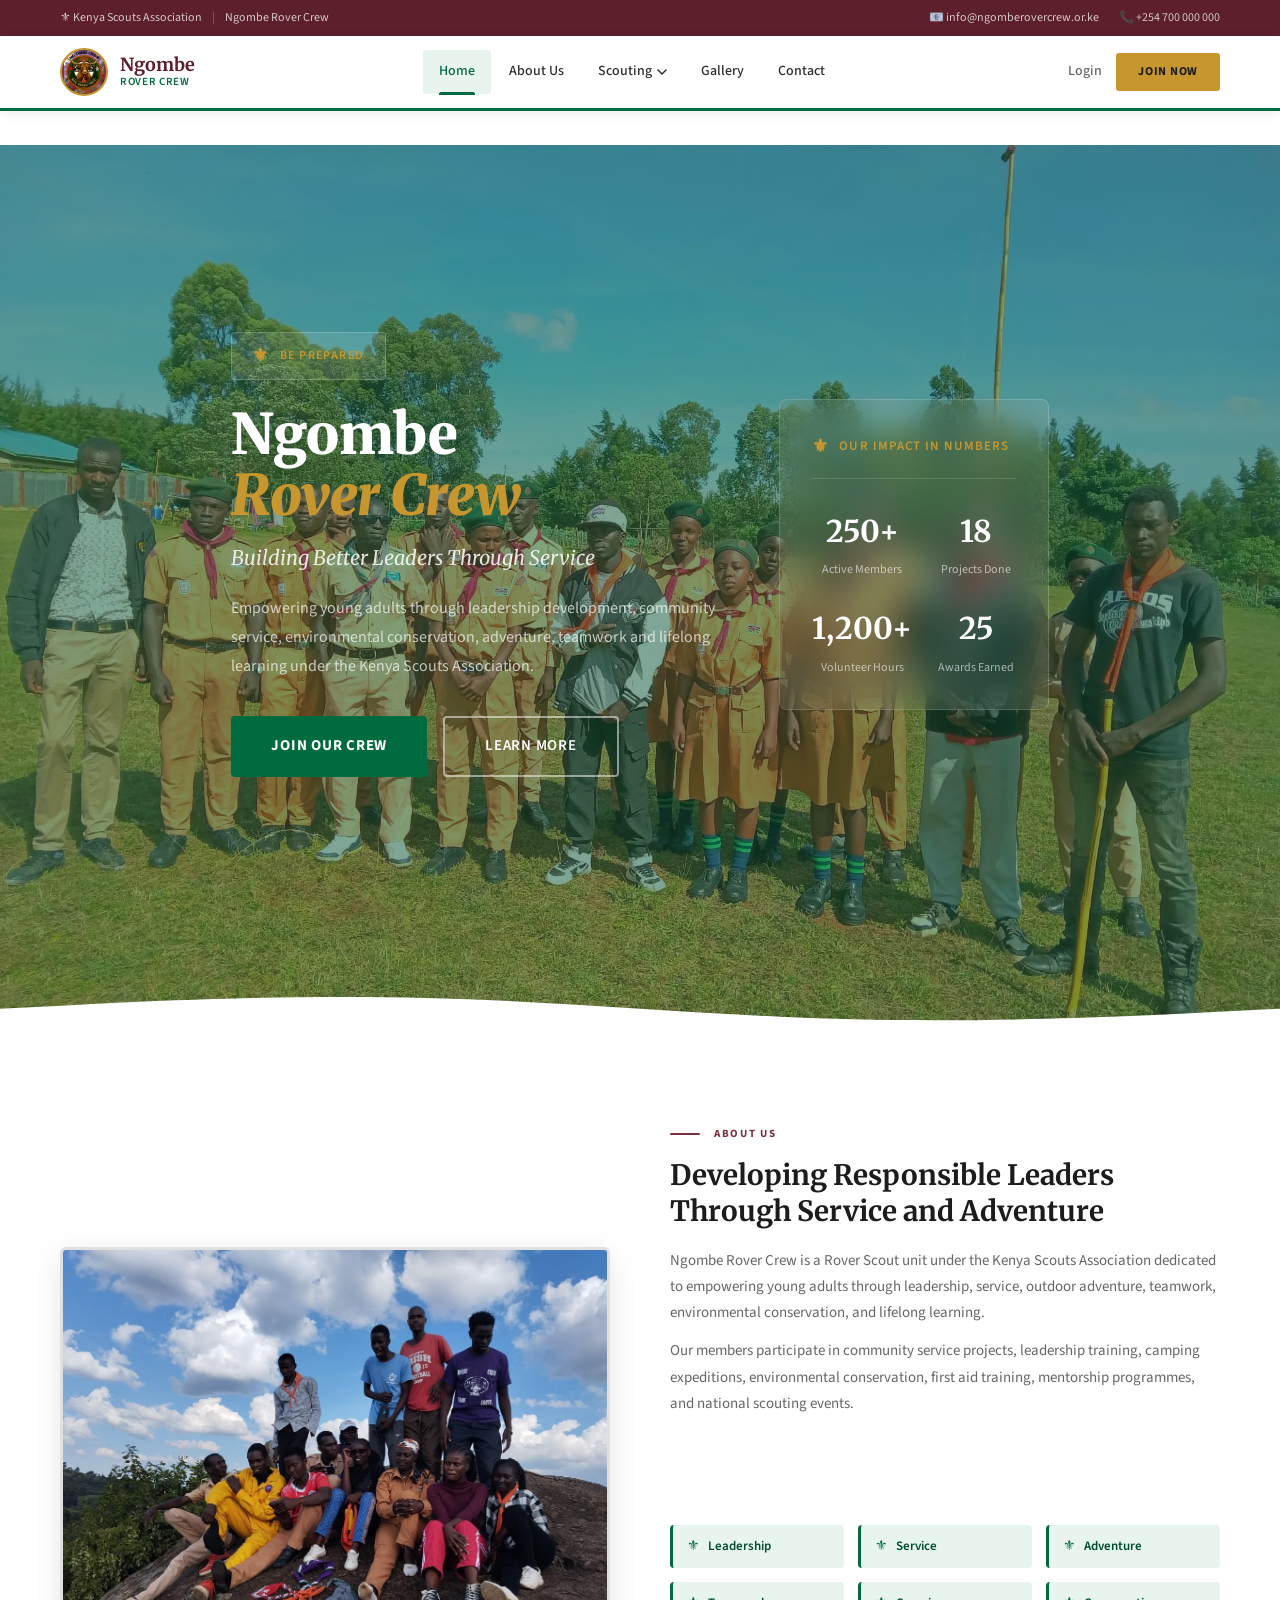
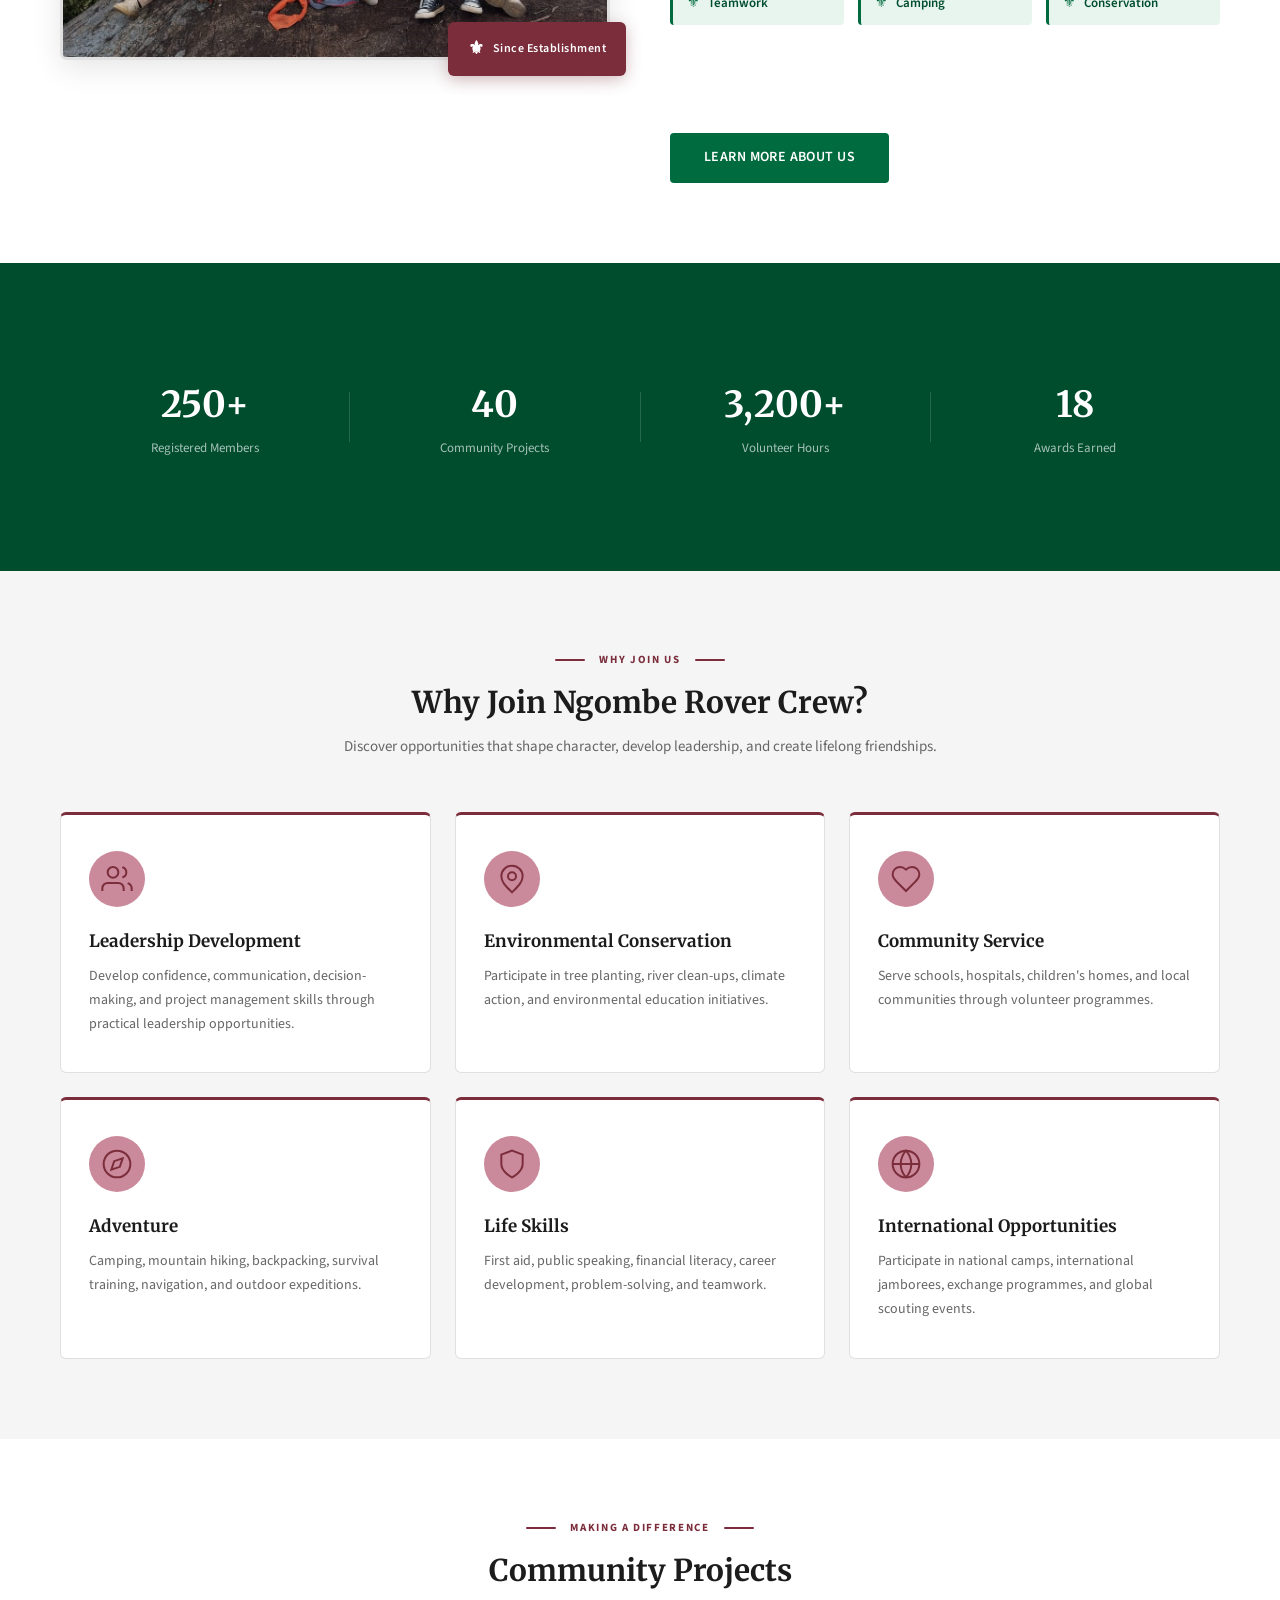
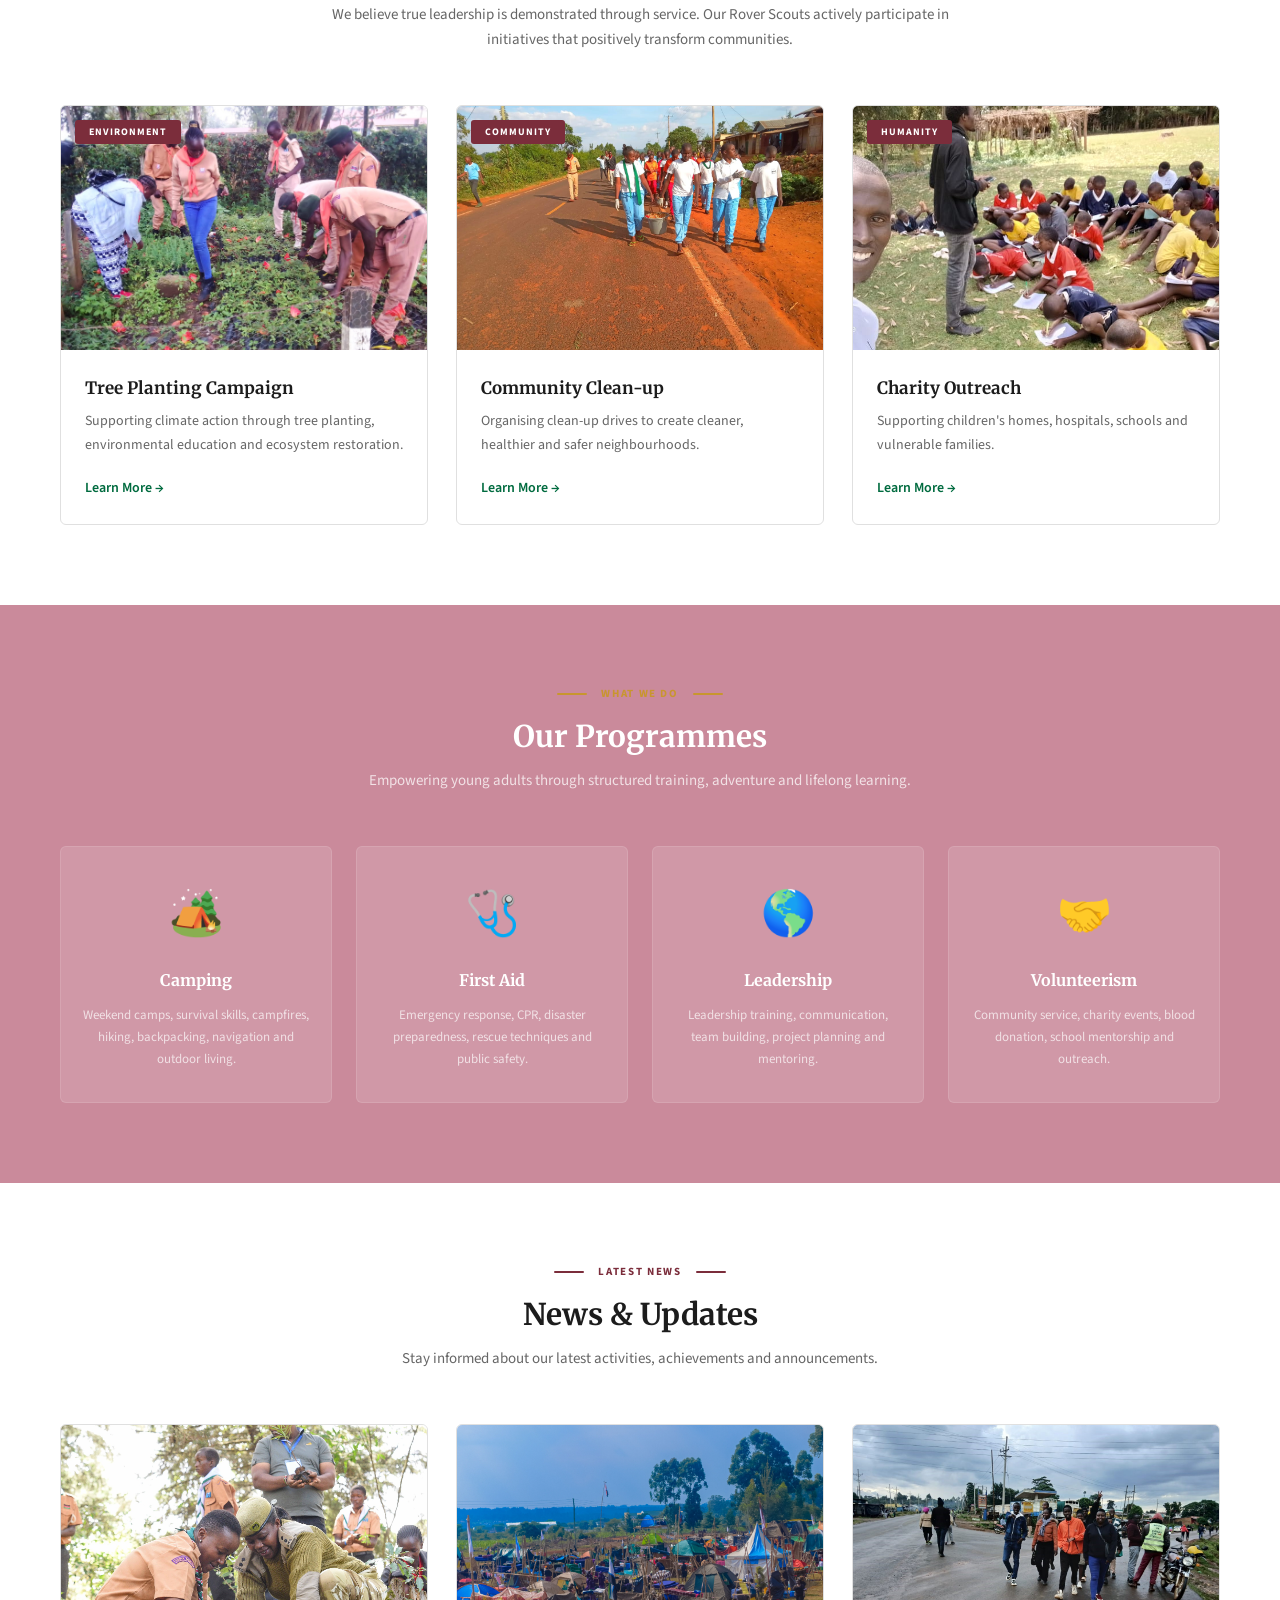
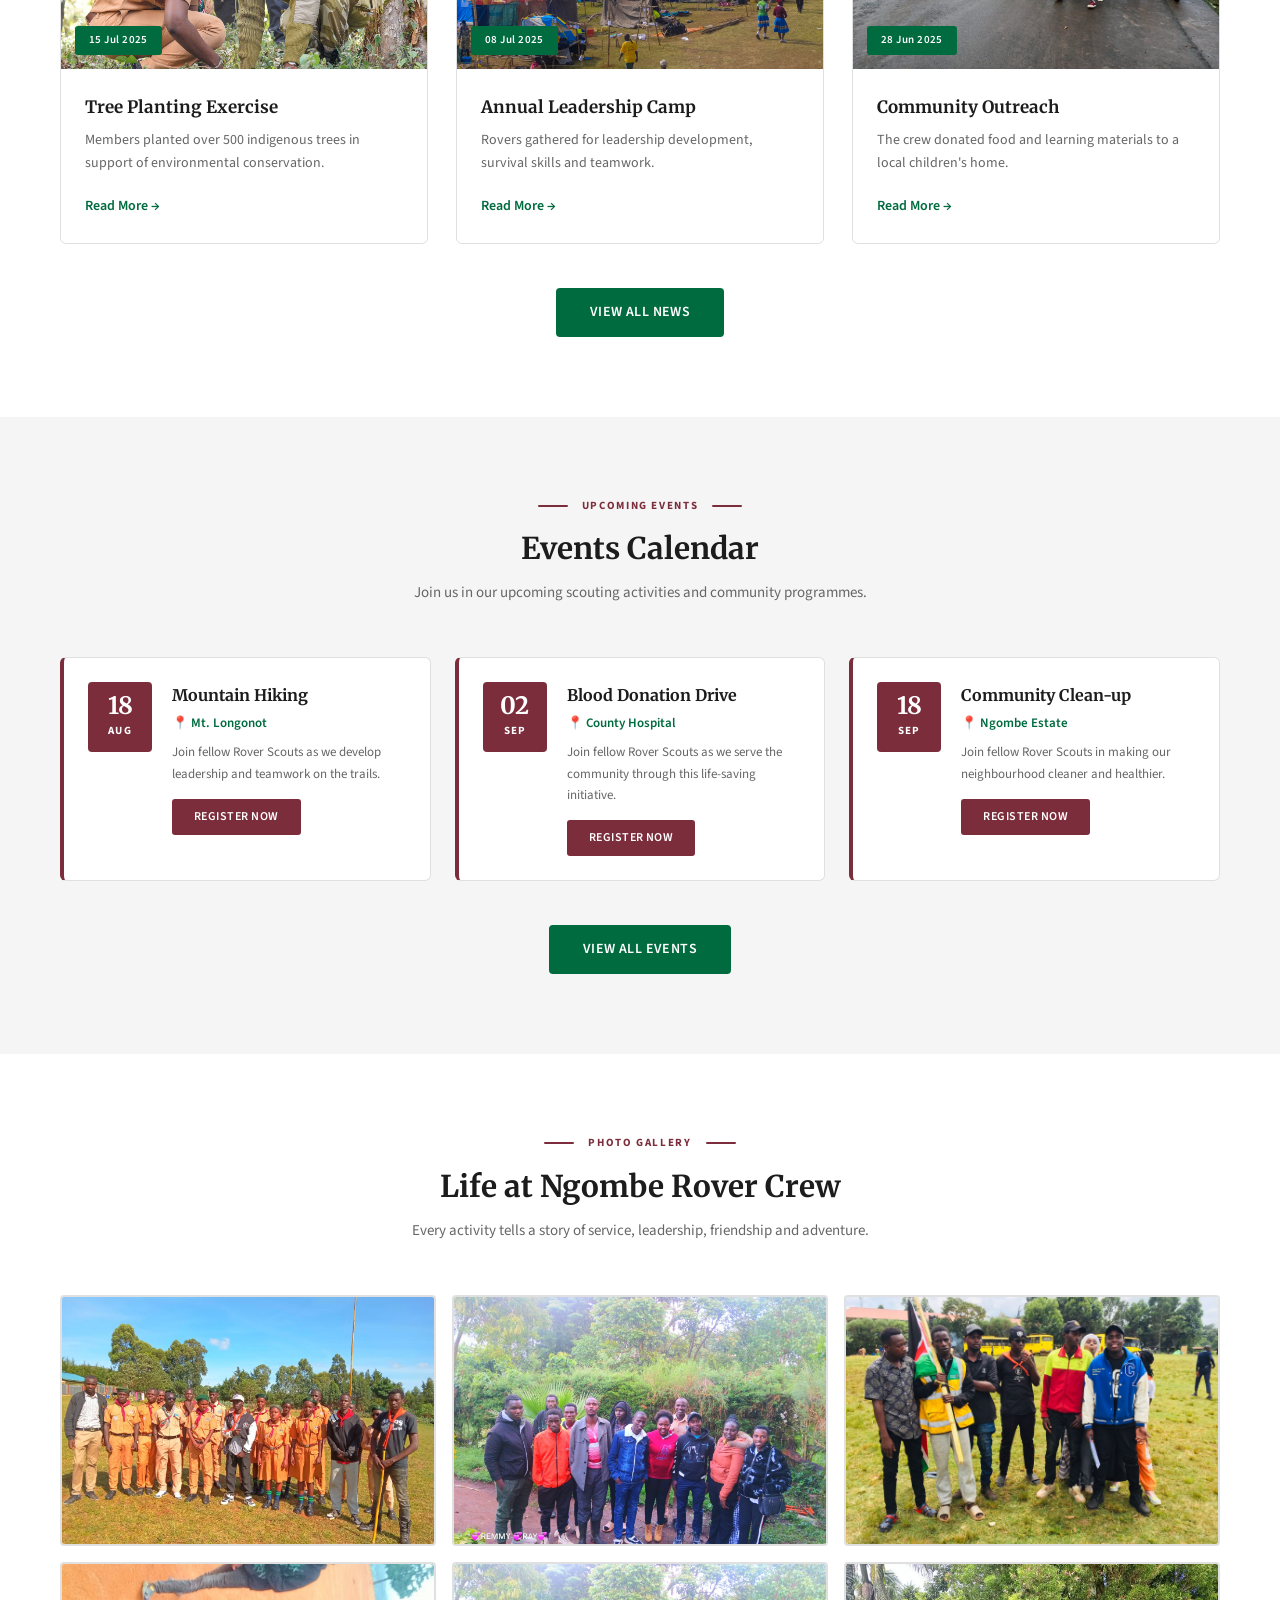
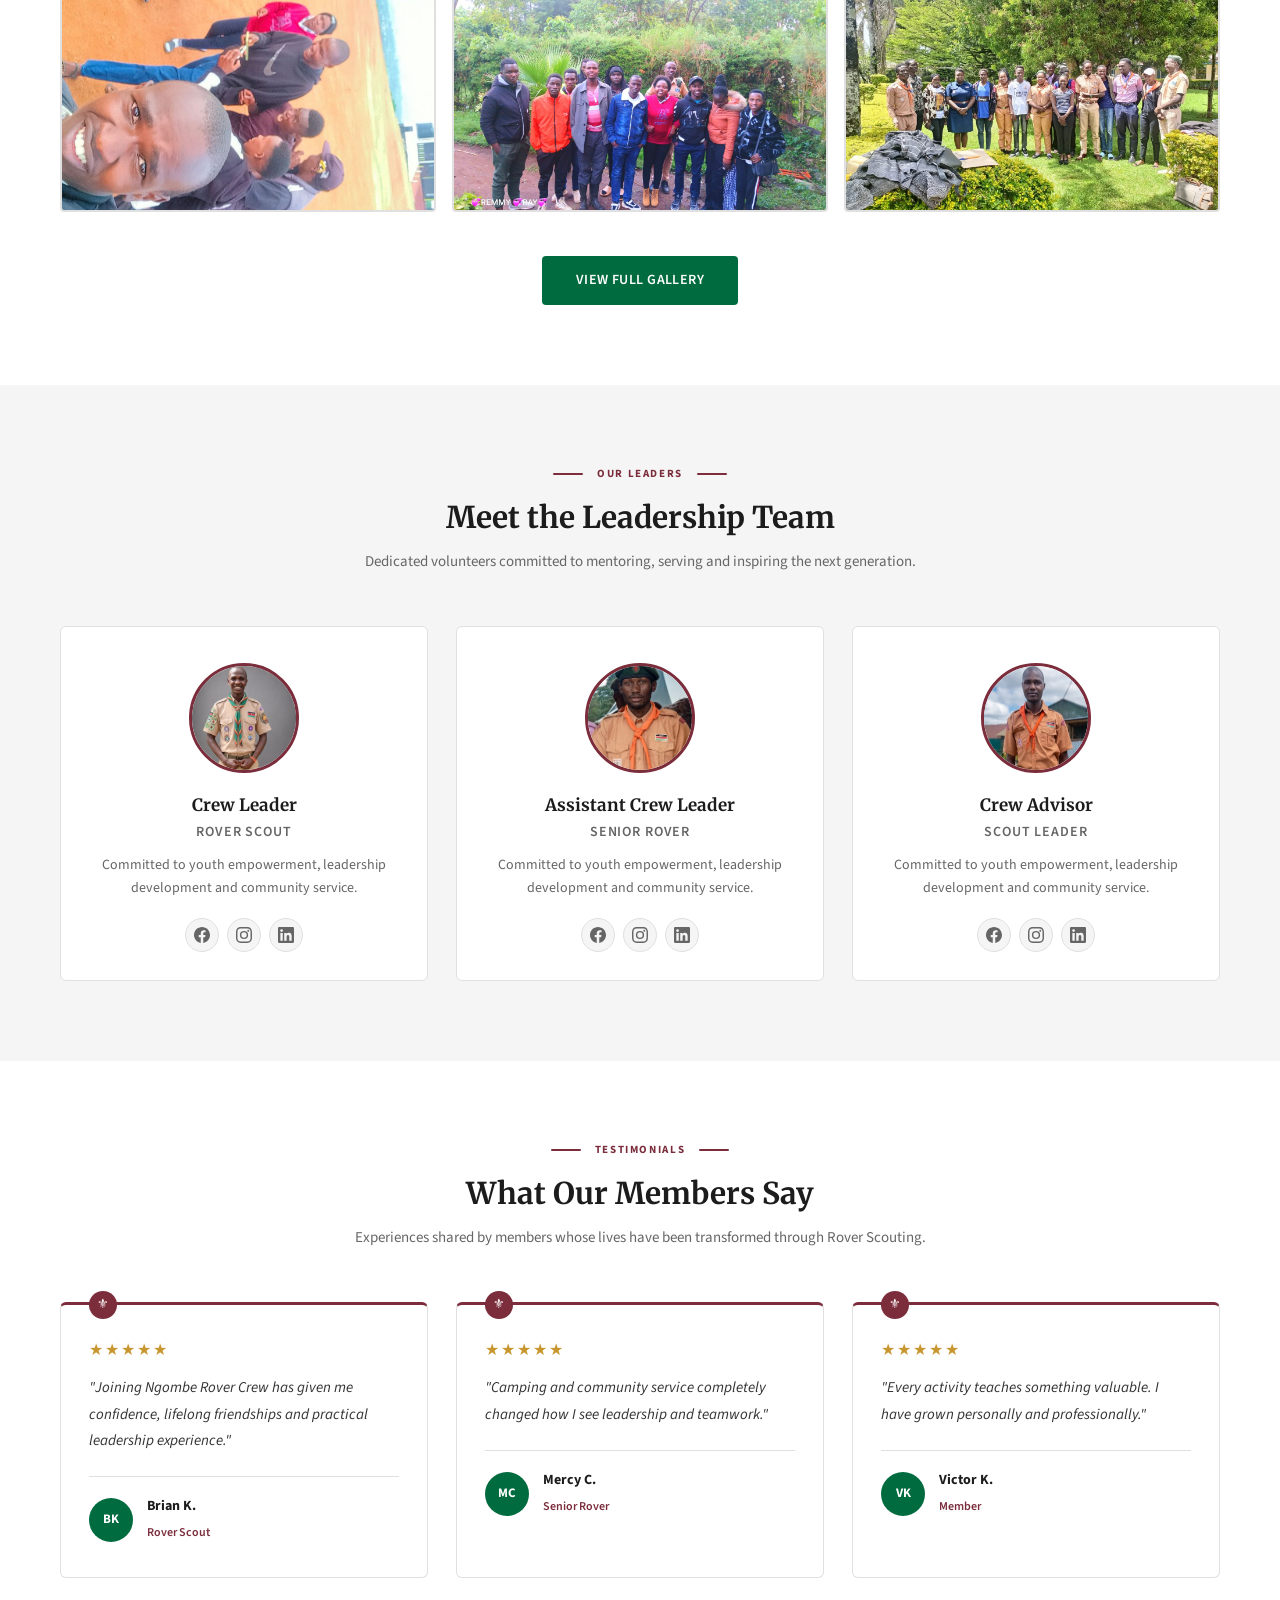
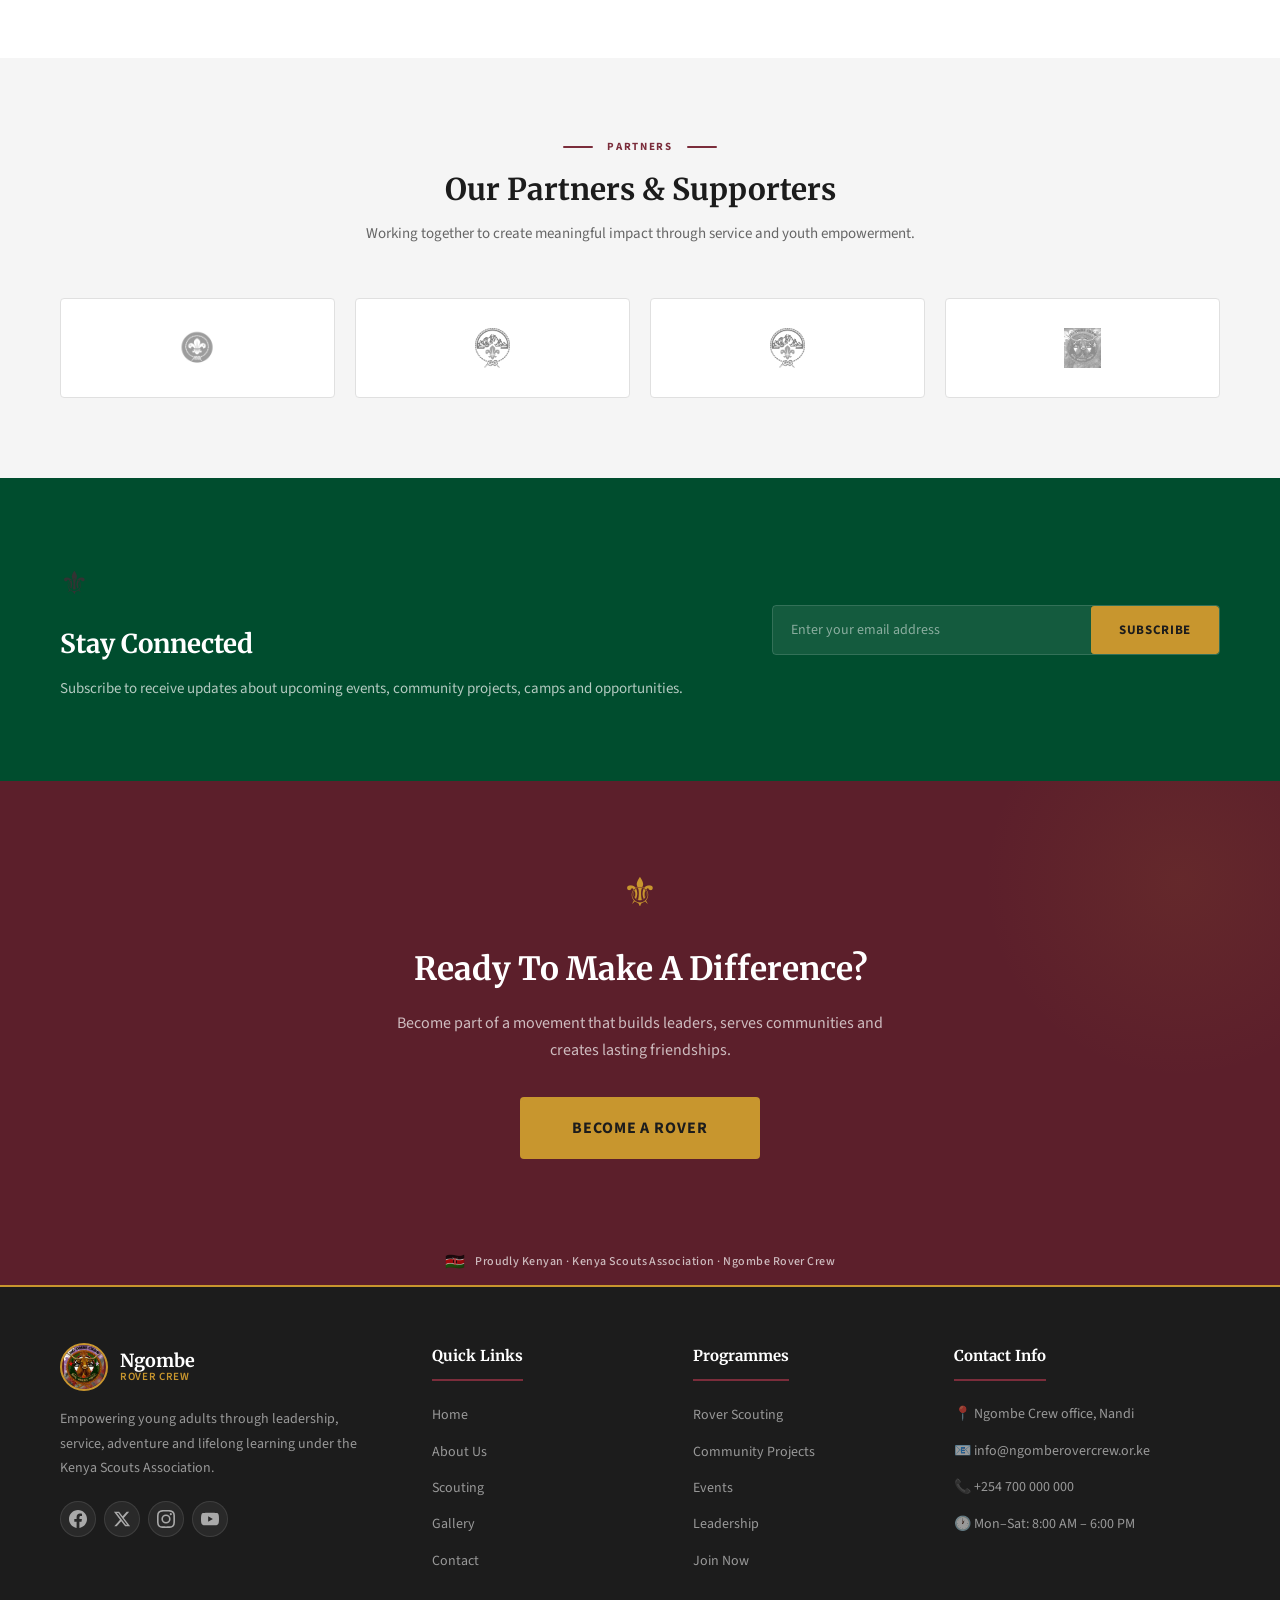
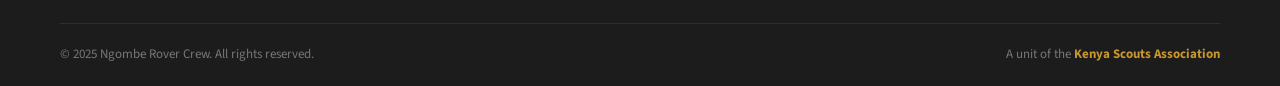
==== commit 916d3065: "Updated the index page" ====
--- a/index.html
+++ b/index.html
@@ -61,8 +61,8 @@
                 <li><a href="#contact" class="nav-link">Contact</a></li>
             </ul>
             <div class="nav-actions">
-                <a href="#login" class="nav-link-text">Login</a>
-                <a href="#join" class="btn-join-nav">Join Now</a>
+                <a href="login.html" class="nav-link-text">Login</a>
+                <a href="join.html" class="btn-join-nav">Join Now</a>
             </div>
         </div>
     </nav>
@@ -88,8 +88,8 @@
                     under the Kenya Scouts Association.
                 </p>
                 <div class="hero-buttons">
-                    <a href="#join" class="btn-hero-primary">Join Our Crew</a>
-                    <a href="#about" class="btn-hero-secondary">Learn More</a>
+                    <a href="join.html" class="btn-hero-primary">Join Our Crew</a>
+                    <a href="about.html" class="btn-hero-secondary">Learn More</a>
                 </div>
             </div>
             <div class="hero-impact-card">
@@ -665,7 +665,7 @@
                 <div class="cta-crest">⚜</div>
                 <h2>Ready To Make A Difference?</h2>
                 <p>Become part of a movement that builds leaders, serves communities and creates lasting friendships.</p>
-                <a href="#join" class="btn-cta">Become A Rover</a>
+                <a href="join.html" class="btn-cta">Become A Rover</a>
             </div>
         </div>
     </section>
@@ -692,7 +692,7 @@
                     </a>
                     <p>Empowering young adults through leadership, service, adventure and lifelong learning under the Kenya Scouts Association.</p>
                     <div class="footer-socials">
-                        <a href="#" aria-label="Facebook"><svg width="18" height="18" viewBox="0 0 24 24" fill="currentColor"><path d="M24 12.073c0-6.627-5.373-12-12-12s-12 5.373-12 12c0 5.99 4.388 10.954 10.125 11.854v-8.385H7.078v-3.47h3.047V9.43c0-3.007 1.792-4.669 4.533-4.669 1.312 0 2.686.235 2.686.235v2.953H15.83c-1.491 0-1.956.925-1.956 1.874v2.25h3.328l-.532 3.47h-2.796v8.385C19.612 23.027 24 18.062 24 12.073z"/></svg></a>
+                        <a href="https://facebook.com/groups/267817639728287/" target="_blank" aria-label="Facebook"><svg width="18" height="18" viewBox="0 0 24 24" fill="currentColor"><path d="M24 12.073c0-6.627-5.373-12-12-12s-12 5.373-12 12c0 5.99 4.388 10.954 10.125 11.854v-8.385H7.078v-3.47h3.047V9.43c0-3.007 1.792-4.669 4.533-4.669 1.312 0 2.686.235 2.686.235v2.953H15.83c-1.491 0-1.956.925-1.956 1.874v2.25h3.328l-.532 3.47h-2.796v8.385C19.612 23.027 24 18.062 24 12.073z"/></svg></a>
                         <a href="#" aria-label="Twitter"><svg width="18" height="18" viewBox="0 0 24 24" fill="currentColor"><path d="M18.244 2.25h3.308l-7.227 8.26 8.502 11.24H16.17l-5.214-6.817L4.99 21.75H1.68l7.73-8.835L1.254 2.25H8.08l4.713 6.231zm-1.161 17.52h1.833L7.084 4.126H5.117z"/></svg></a>
                         <a href="#" aria-label="Instagram"><svg width="18" height="18" viewBox="0 0 24 24" fill="currentColor"><path d="M12 2.163c3.204 0 3.584.012 4.85.07 3.252.148 4.771 1.691 4.919 4.919.058 1.265.069 1.645.069 4.849 0 3.205-.012 3.584-.069 4.849-.149 3.225-1.664 4.771-4.919 4.919-1.266.058-1.644.07-4.85.07-3.204 0-3.584-.012-4.849-.07-3.26-.149-4.771-1.699-4.919-4.92-.058-1.265-.07-1.644-.07-4.849 0-3.204.013-3.583.07-4.849.149-3.227 1.664-4.771 4.919-4.919 1.266-.057 1.645-.069 4.849-.069zM12 0C8.741 0 8.333.014 7.053.072 2.695.272.273 2.69.073 7.052.014 8.333 0 8.741 0 12c0 3.259.014 3.668.072 4.948.2 4.358 2.618 6.78 6.98 6.98C8.333 23.986 8.741 24 12 24c3.259 0 3.668-.014 4.948-.072 4.354-.2 6.782-2.618 6.979-6.98.059-1.28.073-1.689.073-4.948 0-3.259-.014-3.667-.072-4.947-.196-4.354-2.617-6.78-6.979-6.98C15.668.014 15.259 0 12 0zm0 5.838a6.162 6.162 0 100 12.324 6.162 6.162 0 000-12.324zM12 16a4 4 0 110-8 4 4 0 010 8zm6.406-11.845a1.44 1.44 0 100 2.881 1.44 1.44 0 000-2.881z"/></svg></a>
                         <a href="#" aria-label="YouTube"><svg width="18" height="18" viewBox="0 0 24 24" fill="currentColor"><path d="M23.498 6.186a3.016 3.016 0 0 0-2.122-2.136C19.505 3.545 12 3.545 12 3.545s-7.505 0-9.377.505A3.017 3.017 0 0 0 .502 6.186C0 8.07 0 12 0 12s0 3.93.502 5.814a3.016 3.016 0 0 0 2.122 2.136c1.871.505 9.376.505 9.376.505s7.505 0 9.377-.505a3.015 3.015 0 0 0 2.122-2.136C24 15.93 24 12 24 12s0-3.93-.502-5.814zM9.545 15.568V8.432L15.818 12l-6.273 3.568z"/></svg></a>
--- a/style.css
+++ b/style.css
@@ -1487,6 +1487,688 @@
 }
 
 /* ============================================
+   ABOUT PAGE STYLES
+   Paste these rules into your style.css
+   ============================================ */
+
+/* ---- About Hero ---- */
+.about-hero {
+    position: relative;
+    margin-top: 108px;
+    padding: 100px 0 120px;
+    background: #1B5E20;
+    overflow: hidden;
+    text-align: center;
+}
+.about-hero-bg {
+    position: absolute;
+    inset: 0;
+    background: url('image/about.jpg') center/cover no-repeat;
+    opacity: 0.5;
+}
+.about-hero-overlay {
+    position: absolute;
+    inset: 0;
+    /* background: linear-gradient(180deg, rgba(179, 179, 179, 0.9) 0%, rgba(27,94,32,0.7) 60%, rgba(38,50,56,0.8) 100%); */
+}
+.about-hero-content {
+    position: relative;
+    z-index: 1;
+}
+.about-hero-crest {
+    font-size: 40px;
+    color: #FFC107;
+    margin-bottom: 20px;
+}
+.about-hero h1 {
+    font-family: 'Poppins', sans-serif;
+    font-size: 44px;
+    font-weight: 800;
+    color: #FFFFFF;
+    line-height: 1.15;
+    margin-bottom: 16px;
+    letter-spacing: -0.01em;
+}
+.about-hero > .container.about-hero-content > p {
+    font-family: 'Inter', sans-serif;
+    font-size: 18px;
+    color: rgba(255,255,255,0.75);
+    margin-bottom: 32px;
+    font-weight: 400;
+}
+.btn-about-hero {
+    display: inline-flex;
+    align-items: center;
+    justify-content: center;
+    padding: 16px 44px;
+    background: #FFC107;
+    color: #1B5E20;
+    font-family: 'Poppins', sans-serif;
+    font-size: 15px;
+    font-weight: 600;
+    border-radius: 6px;
+    transition: all 0.25s;
+}
+.btn-about-hero:hover {
+    background: #FFB300;
+    transform: translateY(-2px);
+    box-shadow: 0 8px 24px rgba(255,193,7,0.35);
+}
+.about-hero-wave {
+    position: absolute;
+    bottom: -1px;
+    left: 0;
+    right: 0;
+    z-index: 2;
+    line-height: 0;
+}
+.about-hero-wave svg {
+    width: 100%;
+    height: 80px;
+}
+
+/* ---- Section Labels ---- */
+.about-section-label {
+    display: flex;
+    align-items: center;
+    gap: 14px;
+    margin-bottom: 14px;
+}
+.about-section-label.center {
+    justify-content: center;
+}
+.about-section-label span:nth-child(2) {
+    font-family: 'Poppins', sans-serif;
+    font-size: 11px;
+    font-weight: 700;
+    color: #1B5E20;
+    letter-spacing: 0.18em;
+    text-transform: uppercase;
+    white-space: nowrap;
+}
+.about-label-line {
+    display: block;
+    width: 30px;
+    height: 2px;
+    background: #1B5E20;
+    border-radius: 1px;
+}
+
+/* ---- Section Headings ---- */
+.about-section-heading {
+    text-align: center;
+    max-width: 620px;
+    margin: 0 auto 52px;
+}
+.about-section-heading h2 {
+    font-family: 'Poppins', sans-serif;
+    font-size: 30px;
+    font-weight: 700;
+    color: #263238;
+    margin-bottom: 12px;
+    line-height: 1.3;
+}
+.about-section-heading p {
+    font-family: 'Inter', sans-serif;
+    color: #666666;
+    font-size: 15px;
+    line-height: 1.7;
+}
+
+/* ---- About Intro ---- */
+.about-intro {
+    padding: 80px 0;
+}
+.about-intro-grid {
+    display: grid;
+    grid-template-columns: 1.1fr 0.9fr;
+    gap: 64px;
+    align-items: center;
+}
+.about-intro-text h2 {
+    font-family: 'Poppins', sans-serif;
+    font-size: 30px;
+    font-weight: 700;
+    color: #263238;
+    margin-bottom: 20px;
+    line-height: 1.3;
+}
+.about-intro-text p {
+    font-family: 'Inter', sans-serif;
+    color: #555555;
+    font-size: 15px;
+    line-height: 1.8;
+    margin-bottom: 14px;
+}
+.about-intro-image img {
+    width: 100%;
+    border-radius: 12px;
+    object-fit: cover;
+    aspect-ratio: 4/3;
+    box-shadow: 0 20px 50px rgba(0,0,0,0.1);
+}
+
+/* ---- Mission / Vision / Promise ---- */
+.about-mvv {
+    padding: 0 0 80px;
+}
+.about-mvv-grid {
+    display: grid;
+    grid-template-columns: repeat(3, 1fr);
+    gap: 28px;
+}
+.mvv-card {
+    background: #F5F7FA;
+    border-radius: 12px;
+    padding: 40px 32px;
+    text-align: center;
+    border: 1px solid #E8ECF0;
+    transition: all 0.3s;
+    position: relative;
+    overflow: hidden;
+}
+.mvv-card::before {
+    content: '';
+    position: absolute;
+    top: 0;
+    left: 0;
+    right: 0;
+    height: 4px;
+    background: #1B5E20;
+    transition: height 0.3s;
+}
+.mvv-card:hover {
+    transform: translateY(-6px);
+    box-shadow: 0 16px 40px rgba(0,0,0,0.08);
+}
+.mvv-card:hover::before {
+    height: 6px;
+}
+.mvv-vision::before { background: #FFC107; }
+.mvv-promise::before { background: #263238; }
+.mvv-icon {
+    font-size: 40px;
+    margin-bottom: 20px;
+}
+.mvv-card h3 {
+    font-family: 'Poppins', sans-serif;
+    font-size: 18px;
+    font-weight: 700;
+    color: #263238;
+    margin-bottom: 14px;
+}
+.mvv-card p {
+    font-family: 'Inter', sans-serif;
+    color: #666666;
+    font-size: 14px;
+    line-height: 1.75;
+}
+
+/* ---- Activities Grid ---- */
+.about-activities {
+    padding: 80px 0;
+    background: #F5F7FA;
+}
+.activities-grid {
+    display: grid;
+    grid-template-columns: repeat(5, 1fr);
+    gap: 20px;
+    margin-bottom: 36px;
+}
+.activity-card {
+    background: #FFFFFF;
+    border-radius: 10px;
+    padding: 28px 16px;
+    text-align: center;
+    border: 1px solid #E8ECF0;
+    transition: all 0.3s;
+}
+.activity-card:hover {
+    transform: translateY(-4px);
+    box-shadow: 0 10px 30px rgba(0,0,0,0.06);
+    border-color: #1B5E20;
+}
+.activity-emoji {
+    font-size: 32px;
+    margin-bottom: 12px;
+}
+.activity-card h4 {
+    font-family: 'Poppins', sans-serif;
+    font-size: 13px;
+    font-weight: 600;
+    color: #263238;
+    margin-bottom: 6px;
+    line-height: 1.3;
+}
+.activity-card p {
+    font-family: 'Inter', sans-serif;
+    font-size: 12px;
+    color: #888888;
+    line-height: 1.5;
+}
+.activities-footer {
+    text-align: center;
+    font-family: 'Inter', sans-serif;
+    font-size: 14px;
+    color: #666666;
+    font-style: italic;
+    max-width: 600px;
+    margin: 0 auto;
+    line-height: 1.7;
+}
+
+/* ---- Core Values Table ---- */
+.about-values {
+    padding: 80px 0;
+}
+.values-table-wrap {
+    max-width: 700px;
+    margin: 0 auto;
+    border-radius: 12px;
+    overflow: hidden;
+    box-shadow: 0 8px 30px rgba(0,0,0,0.06);
+    border: 1px solid #E8ECF0;
+}
+.values-table {
+    width: 100%;
+    border-collapse: collapse;
+    font-family: 'Inter', sans-serif;
+}
+.values-table thead {
+    background: #1B5E20;
+}
+.values-table th {
+    padding: 16px 24px;
+    text-align: left;
+    font-family: 'Poppins', sans-serif;
+    font-size: 13px;
+    font-weight: 600;
+    color: #FFFFFF;
+    letter-spacing: 0.06em;
+    text-transform: uppercase;
+}
+.values-table th:first-child {
+    width: 180px;
+}
+.values-table td {
+    padding: 16px 24px;
+    font-size: 14px;
+    color: #555555;
+    border-bottom: 1px solid #F0F2F5;
+    line-height: 1.6;
+}
+.values-table tbody tr:last-child td {
+    border-bottom: none;
+}
+.values-table tbody tr {
+    transition: background 0.2s;
+}
+.values-table tbody tr:hover {
+    background: #F5F7FA;
+}
+.values-table td:first-child {
+    font-family: 'Poppins', sans-serif;
+    font-weight: 600;
+    color: #263238;
+    font-size: 14px;
+}
+.value-dot {
+    display: inline-block;
+    width: 8px;
+    height: 8px;
+    background: #1B5E20;
+    border-radius: 50%;
+    margin-right: 10px;
+    vertical-align: middle;
+}
+
+/* ---- About Gallery ---- */
+.about-gallery {
+    padding: 80px 0;
+    background: #F5F7FA;
+}
+.about-gallery-grid {
+    display: grid;
+    grid-template-columns: repeat(3, 1fr);
+    gap: 16px;
+}
+.about-gallery-card {
+    position: relative;
+    border-radius: 10px;
+    overflow: hidden;
+    aspect-ratio: 3/2;
+    cursor: pointer;
+}
+.about-gallery-card img {
+    width: 100%;
+    height: 100%;
+    object-fit: cover;
+    transition: transform 0.5s;
+}
+.about-gallery-overlay {
+    position: absolute;
+    inset: 0;
+    background: rgba(27,94,32,0.55);
+    display: flex;
+    align-items: center;
+    justify-content: center;
+    opacity: 0;
+    transition: opacity 0.3s;
+}
+.about-gallery-card:hover img {
+    transform: scale(1.08);
+}
+.about-gallery-card:hover .about-gallery-overlay {
+    opacity: 1;
+}
+.about-gallery-overlay span {
+    color: #FFFFFF;
+    font-family: 'Poppins', sans-serif;
+    font-size: 14px;
+    font-weight: 600;
+    padding: 10px 28px;
+    border: 2px solid rgba(255,255,255,0.6);
+    border-radius: 6px;
+    transform: translateY(8px);
+    transition: transform 0.3s;
+}
+.about-gallery-card:hover .about-gallery-overlay span {
+    transform: translateY(0);
+}
+
+/* ---- Statistics ---- */
+.about-stats {
+    padding: 0;
+    background: #1B5E20;
+    position: relative;
+    overflow: hidden;
+}
+.about-stats::before {
+    content: '';
+    position: absolute;
+    top: -50px;
+    right: -50px;
+    width: 250px;
+    height: 250px;
+    background: rgba(255,193,7,0.06);
+    border-radius: 50%;
+}
+.about-stats-grid {
+    display: grid;
+    grid-template-columns: repeat(4, 1fr);
+    gap: 0;
+}
+.stat-box {
+    text-align: center;
+    padding: 48px 20px;
+    position: relative;
+}
+.stat-box:not(:last-child)::after {
+    content: '';
+    position: absolute;
+    right: 0;
+    top: 25%;
+    height: 50%;
+    width: 1px;
+    background: rgba(255,255,255,0.12);
+}
+.stat-number {
+    display: block;
+    font-family: 'Poppins', sans-serif;
+    font-size: 44px;
+    font-weight: 800;
+    color: #FFC107;
+    line-height: 1;
+    margin-bottom: 8px;
+}
+.stat-label {
+    display: block;
+    font-family: 'Inter', sans-serif;
+    font-size: 13px;
+    color: rgba(255,255,255,0.65);
+    font-weight: 500;
+    letter-spacing: 0.06em;
+    text-transform: uppercase;
+}
+
+/* ---- Why Join Us ---- */
+.about-why {
+    padding: 80px 0;
+}
+.why-grid {
+    display: grid;
+    grid-template-columns: repeat(3, 1fr);
+    gap: 24px;
+    margin-bottom: 36px;
+}
+.why-card {
+    background: #FFFFFF;
+    border-radius: 10px;
+    padding: 32px 24px;
+    border: 1px solid #E8ECF0;
+    border-left: 4px solid #1B5E20;
+    transition: all 0.3s;
+}
+.why-card:hover {
+    transform: translateY(-4px);
+    box-shadow: 0 12px 32px rgba(0,0,0,0.06);
+    border-left-color: #FFC107;
+}
+.why-icon {
+    color: #1B5E20;
+    font-size: 20px;
+    margin-bottom: 12px;
+}
+.why-card h4 {
+    font-family: 'Poppins', sans-serif;
+    font-size: 15px;
+    font-weight: 600;
+    color: #263238;
+    margin-bottom: 8px;
+}
+.why-card p {
+    font-family: 'Inter', sans-serif;
+    font-size: 13px;
+    color: #777777;
+    line-height: 1.65;
+}
+.why-footer {
+    text-align: center;
+    font-family: 'Inter', sans-serif;
+    font-size: 15px;
+    color: #555555;
+    font-style: italic;
+    line-height: 1.7;
+}
+
+/* ---- CTA Banner ---- */
+.about-cta {
+    position: relative;
+    padding: 100px 0;
+    background: #263238;
+    overflow: hidden;
+    text-align: center;
+}
+.about-cta-bg {
+    position: absolute;
+    inset: 0;
+    background: url('https://picsum.photos/seed/ngombe-cta-about/1600/600.jpg') center/cover no-repeat;
+    opacity: 0.1;
+}
+.about-cta-overlay {
+    position: absolute;
+    inset: 0;
+    background: linear-gradient(135deg, rgba(38,50,56,0.95) 0%, rgba(27,94,32,0.85) 100%);
+}
+.about-cta-content {
+    position: relative;
+    z-index: 1;
+    max-width: 640px;
+    margin: 0 auto;
+}
+.about-cta-crest {
+    font-size: 40px;
+    color: #FFC107;
+    margin-bottom: 20px;
+}
+.about-cta-content h2 {
+    font-family: 'Poppins', sans-serif;
+    font-size: 34px;
+    font-weight: 700;
+    color: #FFFFFF;
+    margin-bottom: 16px;
+}
+.about-cta-content > p {
+    font-family: 'Inter', sans-serif;
+    font-size: 15px;
+    color: rgba(255,255,255,0.7);
+    line-height: 1.75;
+    margin-bottom: 10px;
+}
+.about-cta-tagline {
+    font-weight: 600 !important;
+    color: rgba(255,255,255,0.85) !important;
+    margin-bottom: 32px !important;
+}
+.btn-about-cta {
+    display: inline-flex;
+    align-items: center;
+    justify-content: center;
+    padding: 18px 52px;
+    background: #FFC107;
+    color: #1B5E20;
+    font-family: 'Poppins', sans-serif;
+    font-size: 16px;
+    font-weight: 700;
+    border-radius: 8px;
+    transition: all 0.25s;
+    margin-bottom: 24px;
+}
+.btn-about-cta:hover {
+    background: #FFB300;
+    transform: translateY(-2px);
+    box-shadow: 0 10px 30px rgba(255,193,7,0.35);
+}
+.about-cta-motto {
+    font-family: 'Poppins', sans-serif !important;
+    font-size: 14px !important;
+    color: rgba(255,255,255,0.4) !important;
+    font-style: italic !important;
+    letter-spacing: 0.04em;
+}
+
+/* ============================================
+   ABOUT PAGE — RESPONSIVE
+   ============================================ */
+@media (max-width: 1024px) {
+    .about-intro-grid {
+        grid-template-columns: 1fr;
+        gap: 40px;
+    }
+    .about-mvv-grid {
+        grid-template-columns: 1fr;
+        max-width: 480px;
+        margin: 0 auto;
+    }
+    .activities-grid {
+        grid-template-columns: repeat(3, 1fr);
+    }
+    .about-gallery-grid {
+        grid-template-columns: repeat(2, 1fr);
+    }
+    .why-grid {
+        grid-template-columns: repeat(2, 1fr);
+    }
+}
+
+@media (max-width: 768px) {
+    .about-hero {
+        margin-top: 72px;
+        padding: 64px 0 90px;
+    }
+    .about-hero h1 {
+        font-size: 28px;
+    }
+    .about-hero-wave svg {
+        height: 50px;
+    }
+    .about-section-heading h2 {
+        font-size: 24px;
+    }
+    .about-intro {
+        padding: 56px 0;
+    }
+    .about-intro-text h2 {
+        font-size: 24px;
+    }
+    .about-activities,
+    .about-values,
+    .about-gallery,
+    .about-why {
+        padding: 56px 0;
+    }
+    .activities-grid {
+        grid-template-columns: repeat(2, 1fr);
+        gap: 14px;
+    }
+    .about-gallery-grid {
+        grid-template-columns: 1fr;
+    }
+    .about-stats-grid {
+        grid-template-columns: repeat(2, 1fr);
+    }
+    .stat-box {
+        padding: 32px 16px;
+    }
+    .stat-box:not(:last-child)::after {
+        display: none;
+    }
+    .stat-number {
+        font-size: 34px;
+    }
+    .why-grid {
+        grid-template-columns: 1fr;
+    }
+    .about-cta {
+        padding: 64px 0;
+    }
+    .about-cta-content h2 {
+        font-size: 24px;
+    }
+    .values-table th,
+    .values-table td {
+        padding: 12px 16px;
+    }
+    .values-table th:first-child,
+    .values-table td:first-child {
+        width: auto;
+    }
+    .about-top-bar-right { display: none; }
+}
+
+@media (max-width: 480px) {
+    .about-hero h1 {
+        font-size: 24px;
+    }
+    .btn-about-hero {
+        padding: 14px 32px;
+        font-size: 14px;
+    }
+    .activities-grid {
+        grid-template-columns: 1fr;
+    }
+    .activity-card {
+        padding: 20px 16px;
+    }
+    .btn-about-cta {
+        padding: 16px 36px;
+        font-size: 14px;
+    }
+    .about-intro-image {
+        order: -1;
+    }
+}
+/* ============================================
    RESPONSIVE — TABLET
    ============================================ */
 @media (max-width: 1024px) {
@@ -1635,4 +2317,5 @@
     .btn-cta { padding: 16px 36px; font-size: 14px; }
     .partners-grid { grid-template-columns: 1fr; }
     .about-image-badge { display: none; }
-}+}
+
